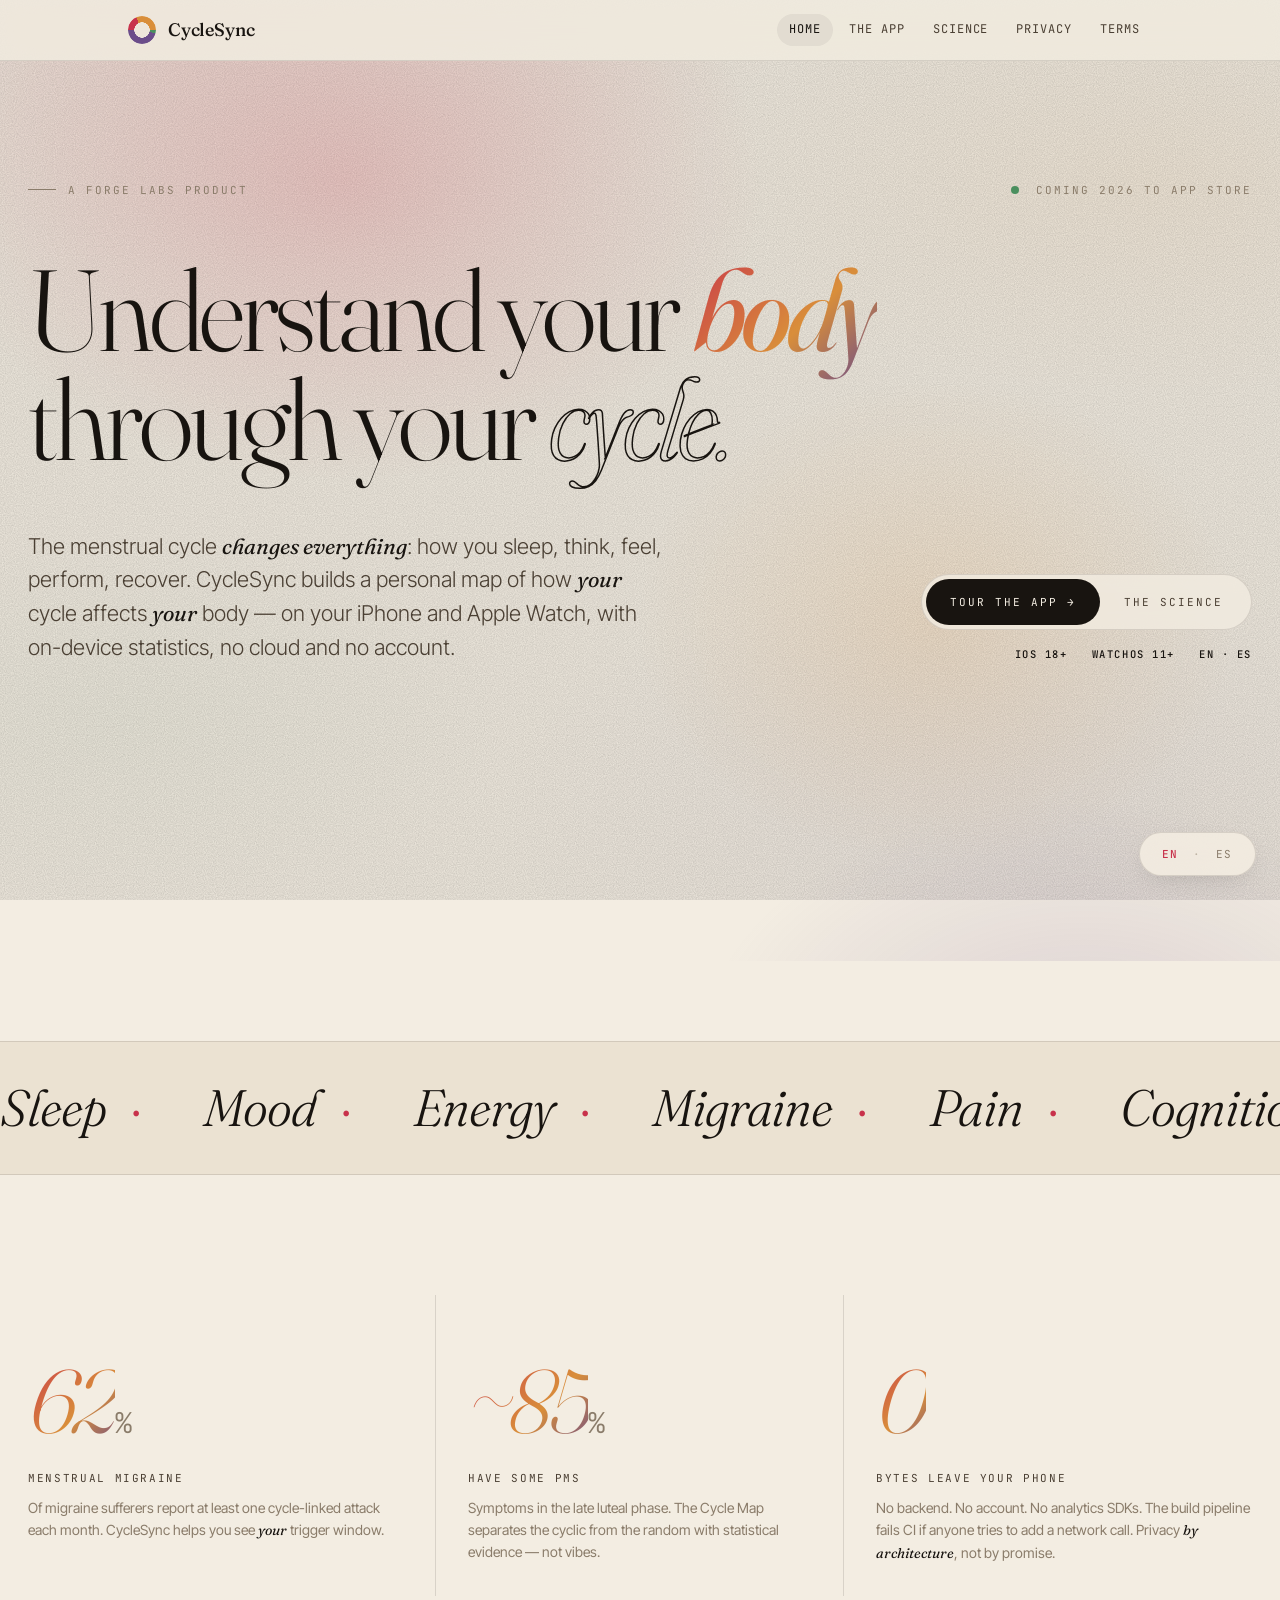
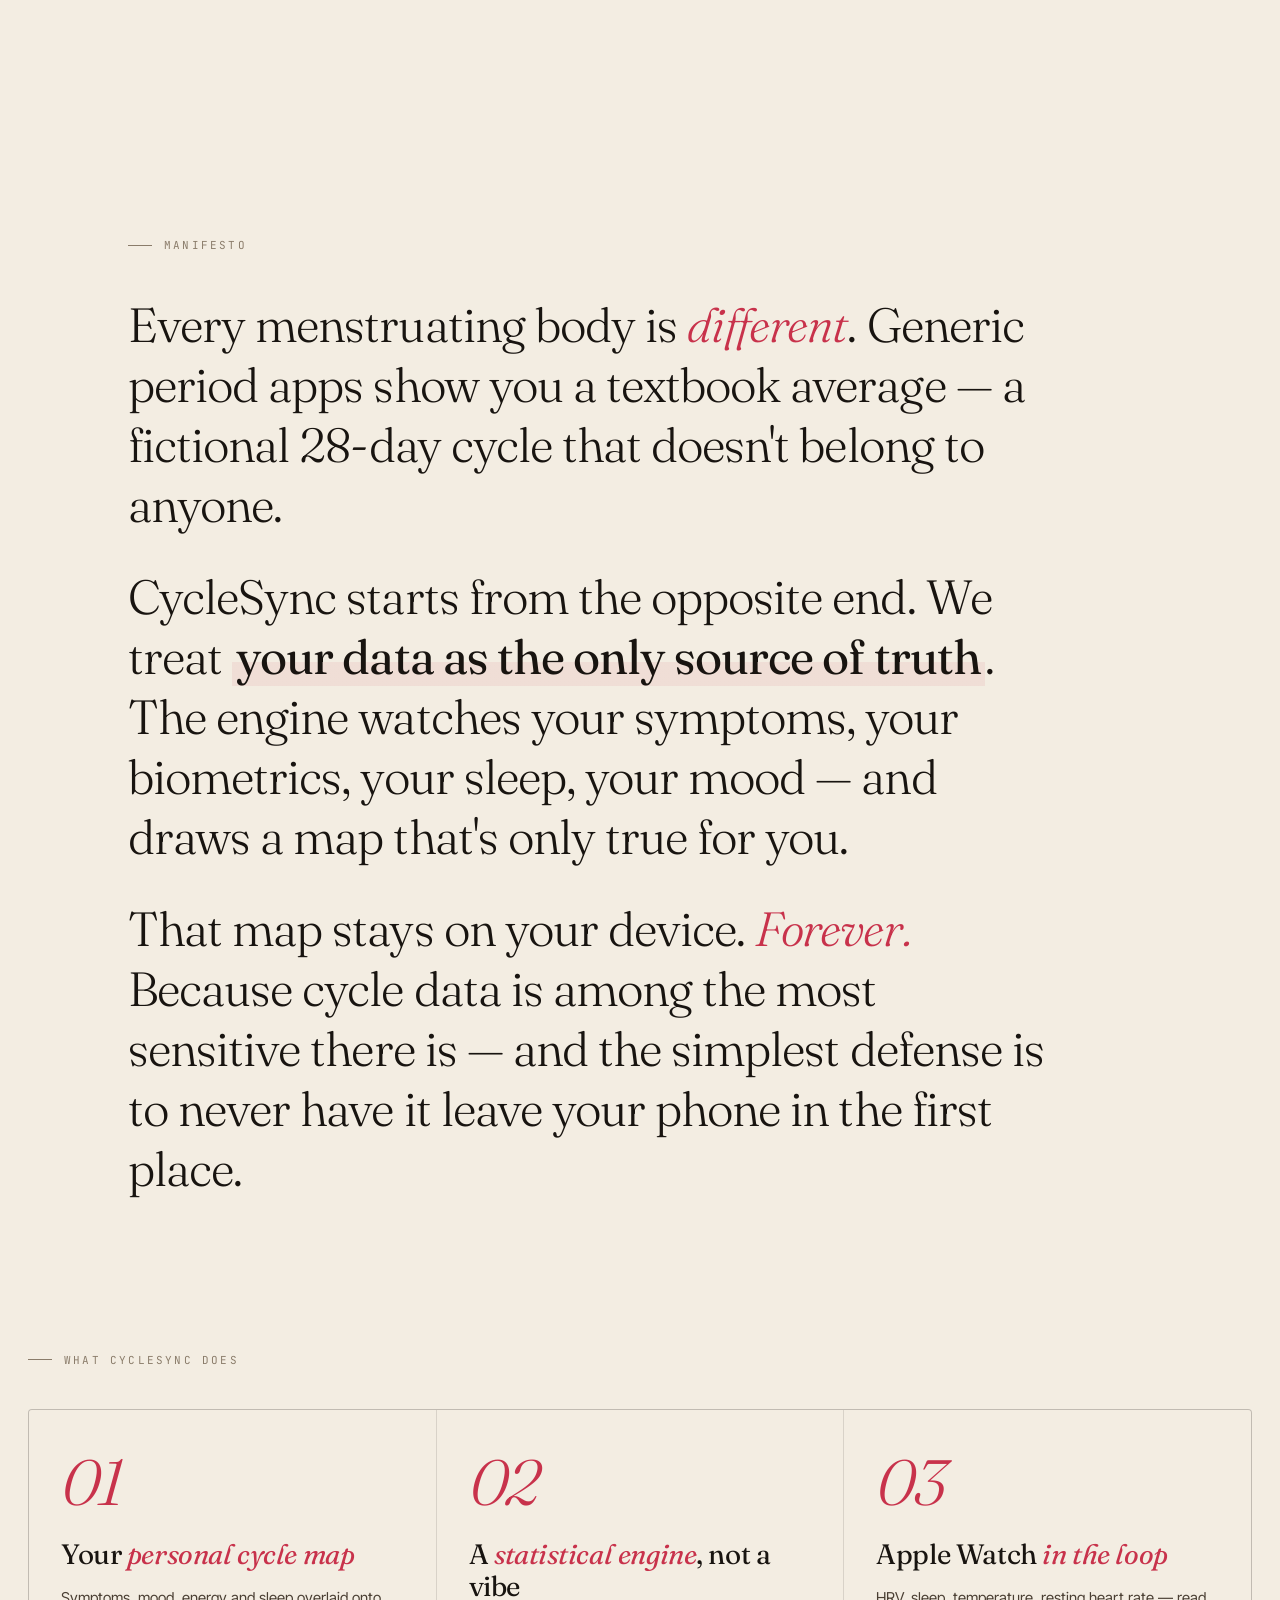
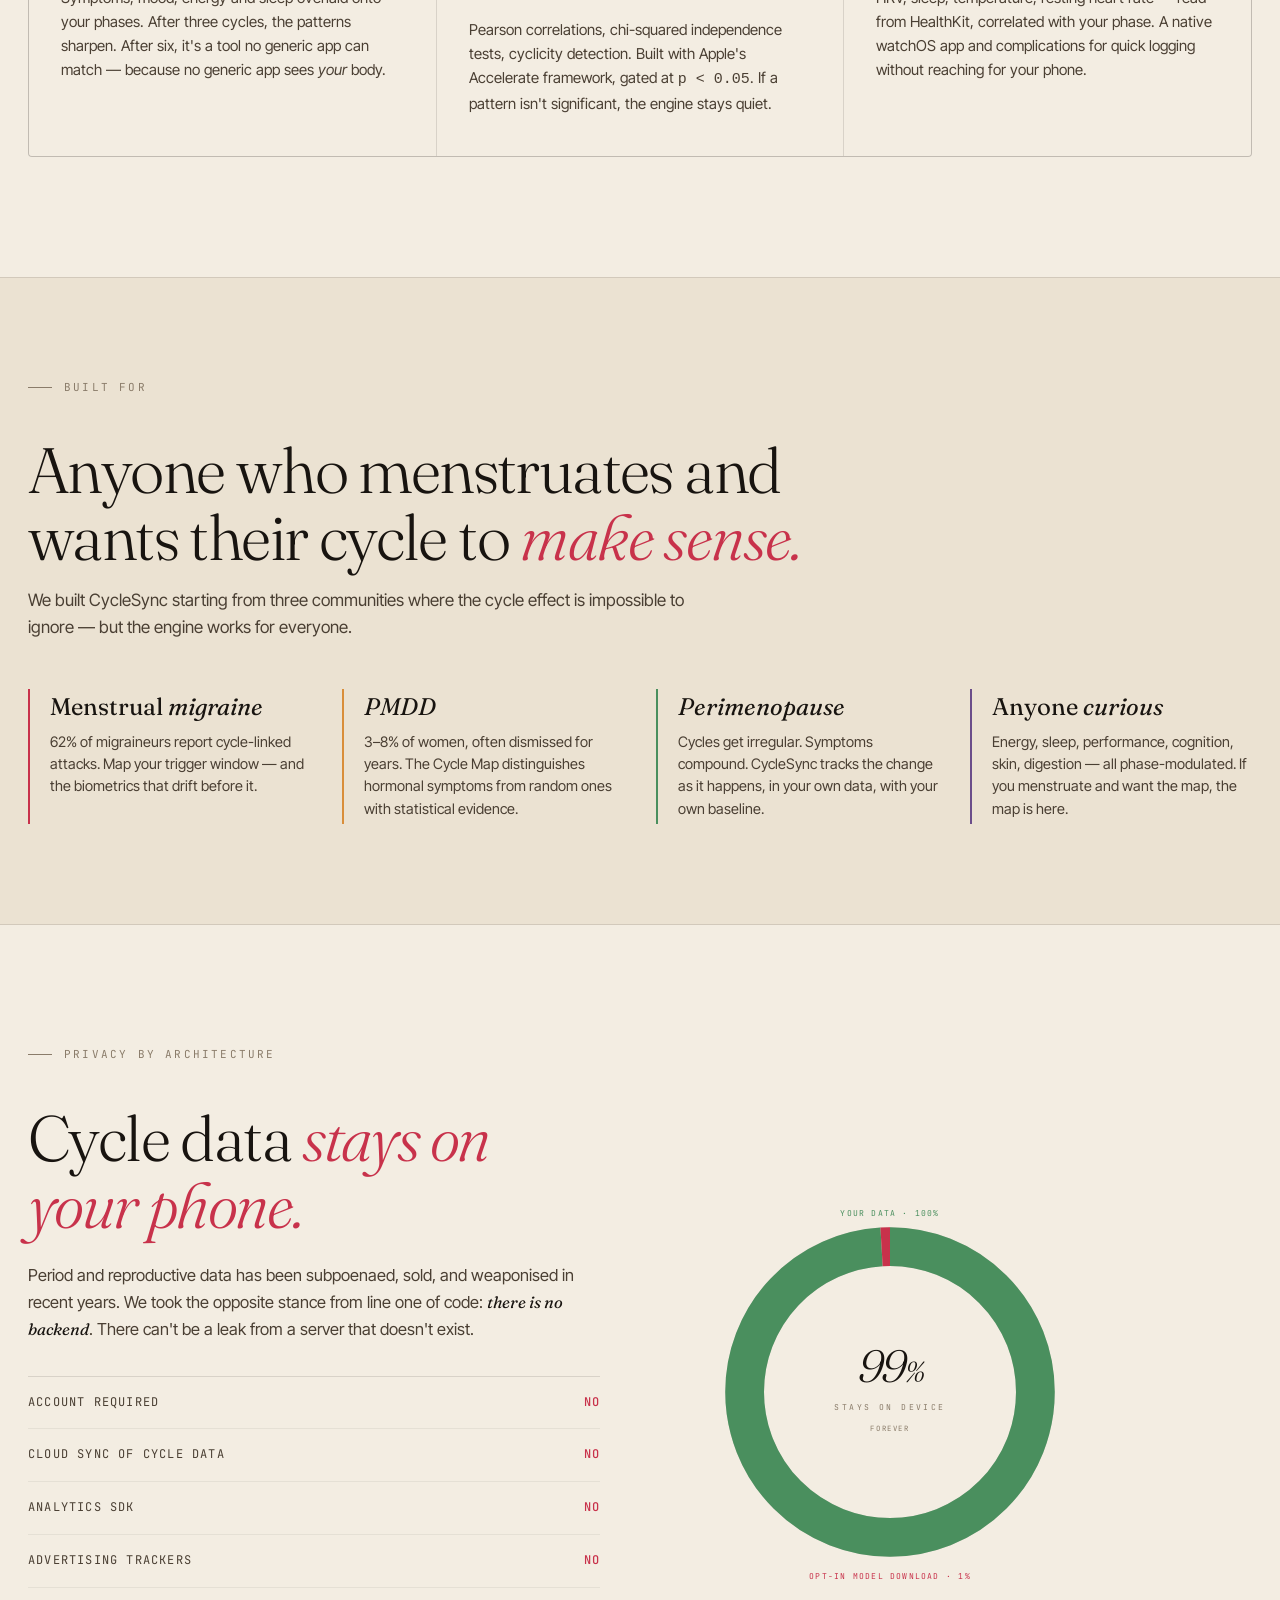
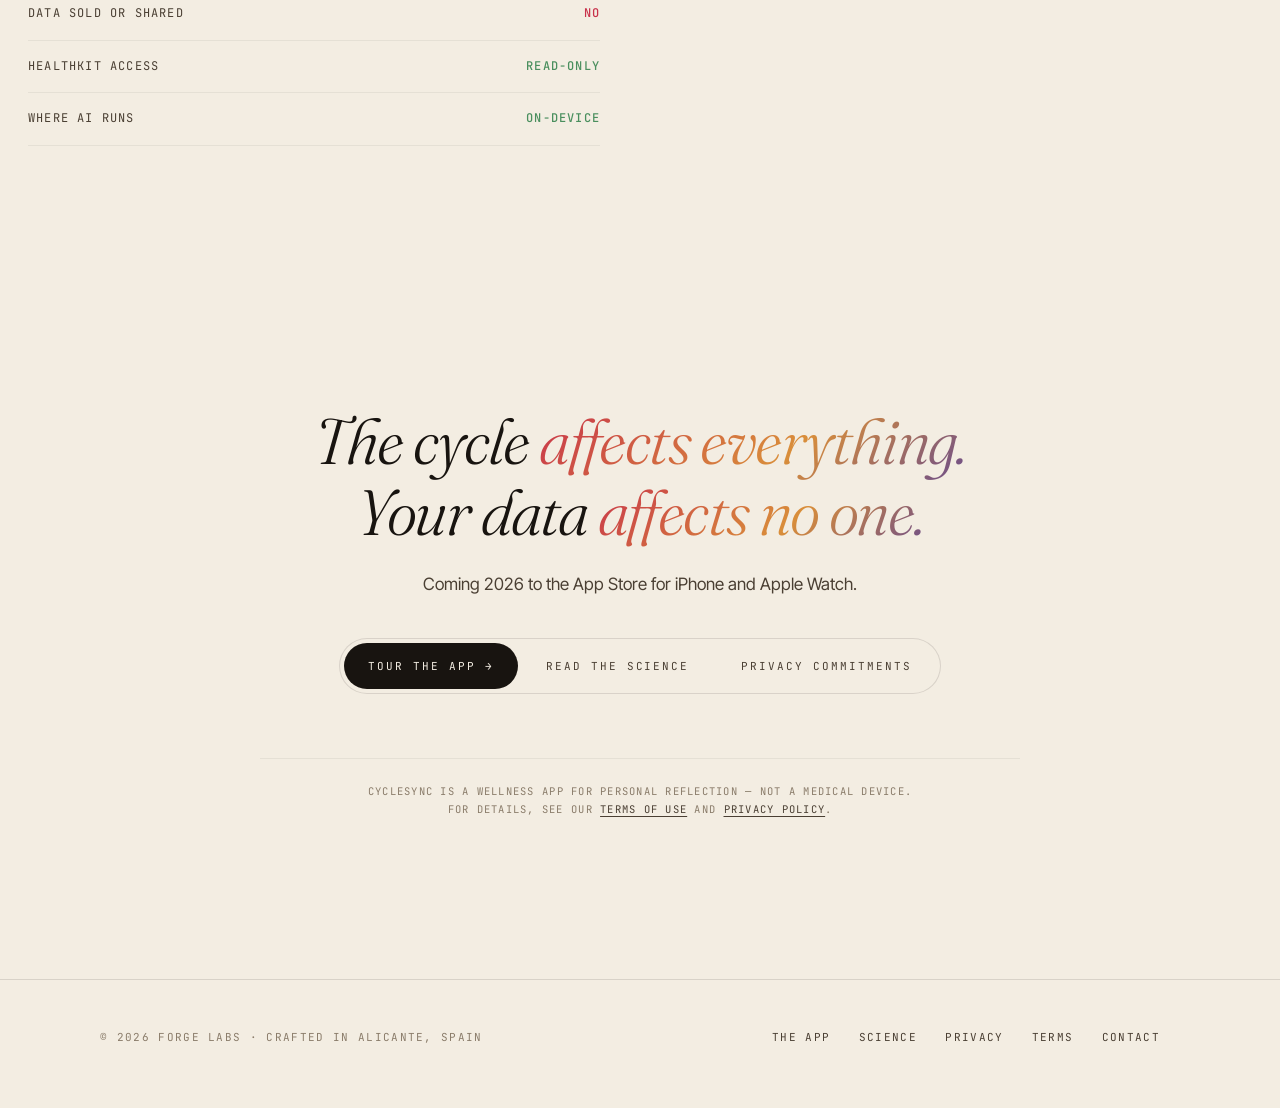
==== index.html @ edf41152 "Fix triple-stat overflow: minmax(0,1fr), nowrap numbers, padding" ====
<!doctype html>
<html lang="en">
<head>
<meta charset="utf-8">
<meta name="viewport" content="width=device-width, initial-scale=1">
<title data-en="CycleSync — Understand your body through your cycle"
       data-es="CycleSync — Entiende tu cuerpo a través de tu ciclo">CycleSync — Understand your body through your cycle</title>
<meta name="description"
      data-i18n-attr="content"
      data-content-en="A personal map of how your menstrual cycle affects your body. On-device statistics, Apple Watch integration, no cloud. By Forge Labs."
      data-content-es="Un mapa personal de cómo tu ciclo menstrual afecta a tu cuerpo. Estadística en el dispositivo, Apple Watch, sin nube. De Forge Labs."
      content="A personal map of how your menstrual cycle affects your body. On-device statistics, Apple Watch integration, no cloud. By Forge Labs.">
<link rel="icon" href="data:image/svg+xml,%3Csvg xmlns='http://www.w3.org/2000/svg' viewBox='0 0 100 100'%3E%3Ccircle cx='50' cy='50' r='42' fill='none' stroke='%23c8324b' stroke-width='14' stroke-dasharray='66 198'/%3E%3C/svg%3E">
<link rel="stylesheet" href="assets/style.css">
<style>
  /* ─── Cinematic hero ─── */
  .cinema {
    position: relative;
    min-height: min(100vh, 920px);
    padding: 120px 28px 80px;
    max-width: 1280px;
    margin: 0 auto;
    display: grid;
    grid-template-rows: 1fr auto;
    overflow: hidden;
  }

  /* huge gradient mesh that follows the cursor */
  .cinema::before {
    content: '';
    position: absolute;
    inset: -100px;
    pointer-events: none;
    background:
      radial-gradient(ellipse 700px 500px at var(--mx, 30%) var(--my, 20%), rgba(200, 50, 75, 0.18), transparent 60%),
      radial-gradient(ellipse 500px 400px at calc(100% - var(--mx, 30%)) 60%, rgba(217, 142, 58, 0.14), transparent 60%),
      radial-gradient(ellipse 600px 400px at 80% 100%, rgba(107, 77, 138, 0.18), transparent 65%);
    z-index: 0;
    transition: background-position 0.4s;
  }
  .cinema > * { position: relative; z-index: 1; }

  .eyebrow-wrap {
    display: flex;
    align-items: center;
    justify-content: space-between;
    gap: 24px;
    flex-wrap: wrap;
    margin-bottom: 56px;
    font-family: var(--font-mono);
    font-size: 11px;
    letter-spacing: 0.18em;
    text-transform: uppercase;
    color: var(--ink-faint);
  }
  .eyebrow-wrap .left { display: flex; align-items: center; gap: 12px; }
  .eyebrow-wrap .left::before {
    content: ''; width: 28px; height: 1px; background: var(--ink-faint);
  }
  .eyebrow-wrap .right .pulse {
    display: inline-block; width: 8px; height: 8px;
    border-radius: 50%; background: var(--ovulation);
    margin-right: 8px; animation: pulse 2.4s ease-in-out infinite;
  }
  @keyframes pulse {
    0%, 100% { box-shadow: 0 0 0 0 color-mix(in srgb, var(--ovulation) 60%, transparent); }
    50% { box-shadow: 0 0 0 10px color-mix(in srgb, var(--ovulation) 0%, transparent); }
  }

  /* The headline: mixed serif + italic, variable optical size. */
  .headline {
    font-family: var(--font-display);
    font-weight: 300;
    font-variation-settings: 'opsz' 144;
    font-size: clamp(44px, 9vw, 168px);
    line-height: 0.95;
    letter-spacing: -0.035em;
    color: var(--ink);
    margin: 0;
    max-width: 18ch;
    word-wrap: break-word;
    overflow-wrap: break-word;
    hyphens: auto;
  }
  @media (max-width: 600px) {
    .headline { font-size: clamp(40px, 11vw, 60px); line-height: 1.0; max-width: 100%; }
  }
  .headline .word {
    display: inline-block;
    opacity: 0;
    transform: translateY(0.5em);
    animation: rise-word 0.9s cubic-bezier(.2,.8,.2,1) forwards;
  }
  .headline em {
    font-style: italic;
    font-weight: 400;
    background: linear-gradient(135deg, var(--menstrual), var(--follicular) 60%, var(--luteal));
    background-clip: text;
    -webkit-background-clip: text;
    color: transparent;
  }
  .headline .stroke {
    -webkit-text-stroke: 1.5px var(--ink);
    color: transparent;
    font-style: italic;
    font-weight: 300;
  }
  @media (prefers-color-scheme: dark) {
    .headline .stroke { -webkit-text-stroke-color: var(--ink); }
  }

  @keyframes rise-word {
    to { opacity: 1; transform: translateY(0); }
  }

  .sub-row {
    display: grid;
    grid-template-columns: 1.4fr 1fr;
    gap: 64px;
    margin-top: 56px;
    align-items: end;
  }
  @media (max-width: 860px) {
    .sub-row { grid-template-columns: 1fr; gap: 32px; }
  }
  .sub-lede {
    font-size: clamp(18px, 1.7vw, 22px);
    line-height: 1.5;
    color: var(--ink-soft);
    font-weight: 300;
    max-width: 640px;
  }
  .sub-lede em {
    font-family: var(--font-display);
    font-style: italic;
    color: var(--ink);
    font-weight: 400;
  }

  .hero-cta-stack {
    display: flex;
    flex-direction: column;
    gap: 16px;
    align-items: flex-end;
  }
  @media (max-width: 860px) { .hero-cta-stack { align-items: flex-start; } }
  .hero-cta-row {
    display: inline-flex;
    border: 1px solid var(--rule);
    border-radius: 999px;
    padding: 4px;
    background: color-mix(in srgb, var(--paper) 80%, transparent);
    backdrop-filter: blur(8px);
  }
  .hero-cta-row a {
    padding: 14px 24px;
    text-decoration: none;
    font-family: var(--font-mono);
    font-size: 11px;
    text-transform: uppercase;
    letter-spacing: 0.18em;
    color: var(--ink-soft);
    border-radius: 999px;
    transition: background 0.25s, color 0.25s;
  }
  .hero-cta-row a.primary {
    background: var(--ink);
    color: var(--paper);
  }
  .hero-cta-row a:hover { background: var(--accent); color: var(--paper); }

  .hero-meta-min {
    display: flex;
    gap: 24px;
    font-family: var(--font-mono);
    font-size: 10.5px;
    text-transform: uppercase;
    letter-spacing: 0.15em;
    color: var(--ink-faint);
  }
  .hero-meta-min strong { color: var(--ink); font-weight: 500; }

  /* Marquee strip below hero — moving phase ribbon */
  .marquee-section {
    margin-top: 80px;
    border-top: 1px solid var(--rule);
    border-bottom: 1px solid var(--rule);
    overflow: hidden;
    padding: 24px 0;
    background: var(--paper-deep);
  }
  .marquee {
    display: flex;
    gap: 64px;
    white-space: nowrap;
    animation: scroll 50s linear infinite;
    font-family: var(--font-display);
    font-style: italic;
    font-weight: 300;
    font-size: clamp(28px, 4vw, 56px);
    letter-spacing: -0.02em;
    color: var(--ink);
  }
  .marquee span { display: inline-flex; align-items: center; gap: 24px; }
  .marquee span::after {
    content: '·';
    color: var(--accent);
    font-style: normal;
  }
  @keyframes scroll {
    from { transform: translateX(0); }
    to { transform: translateX(-50%); }
  }

  /* ─── Section: stat triplet ─── */
  .triple-stat {
    max-width: 1280px;
    margin: 0 auto;
    padding: 120px 28px;
    display: grid;
    grid-template-columns: repeat(3, minmax(0, 1fr));
    gap: 0;
  }
  @media (max-width: 860px) { .triple-stat { grid-template-columns: 1fr; padding: 60px 28px; } }
  .triple-stat .ts {
    padding: 32px 32px;
    border-right: 1px solid var(--rule);
    min-width: 0;
    overflow-wrap: break-word;
    word-wrap: break-word;
  }
  .triple-stat .ts:first-child { padding-left: 0; }
  .triple-stat .ts:last-child { border-right: 0; padding-right: 0; }
  @media (max-width: 860px) {
    .triple-stat .ts { border-right: 0; border-bottom: 1px solid var(--rule); padding: 24px 0; }
    .triple-stat .ts:last-child { border-bottom: 0; }
  }
  .triple-stat .ts-num {
    font-family: var(--font-display);
    font-style: italic;
    font-weight: 300;
    font-size: clamp(56px, 7vw, 104px);
    line-height: 1.25;
    letter-spacing: -0.04em;
    color: var(--ink);
    margin-bottom: 12px;
    padding-top: 0.2em;
    overflow: visible;
    word-break: normal;
    white-space: nowrap;
  }
  .triple-stat .ts-num em {
    background: linear-gradient(135deg, var(--menstrual), var(--follicular) 60%, var(--luteal));
    background-clip: text;
    -webkit-background-clip: text;
    color: transparent;
    font-style: italic;
  }
  .triple-stat .ts-label {
    font-family: var(--font-mono);
    font-size: 11px;
    text-transform: uppercase;
    letter-spacing: 0.15em;
    color: var(--ink-soft);
    margin-bottom: 10px;
  }
  .triple-stat .ts-desc {
    color: var(--ink-faint);
    font-size: 14px;
    line-height: 1.55;
  }

  /* ─── Manifesto block ─── */
  .manifesto {
    max-width: 1080px;
    margin: 0 auto;
    padding: 120px 28px;
  }
  .manifesto-eyebrow {
    font-family: var(--font-mono);
    font-size: 11px;
    text-transform: uppercase;
    letter-spacing: 0.2em;
    color: var(--ink-faint);
    margin-bottom: 40px;
    display: flex;
    align-items: center;
    gap: 12px;
  }
  .manifesto-eyebrow::before {
    content: ''; width: 24px; height: 1px; background: var(--ink-faint);
  }
  .manifesto-text {
    font-family: var(--font-display);
    font-weight: 300;
    font-size: clamp(28px, 4vw, 48px);
    line-height: 1.25;
    letter-spacing: -0.02em;
    color: var(--ink);
    max-width: 920px;
  }
  .manifesto-text p { margin-bottom: 32px; }
  .manifesto-text em {
    font-style: italic;
    color: var(--accent);
  }
  .manifesto-text strong {
    font-weight: 400;
    color: var(--ink);
    background: linear-gradient(180deg, transparent 60%, var(--highlight) 60%);
    padding: 0 4px;
  }

  /* ─── Capabilities ─── */
  .three-up-section {
    max-width: 1280px;
    margin: 0 auto;
    padding: 0 28px 120px;
  }
  .three-up {
    display: grid;
    grid-template-columns: repeat(3, 1fr);
    gap: 1px;
    background: var(--rule);
    border: 1px solid var(--rule);
    border-radius: 4px;
    overflow: hidden;
  }
  @media (max-width: 860px) { .three-up { grid-template-columns: 1fr; } }
  .cap {
    background: var(--paper);
    padding: 40px 32px;
    display: flex;
    flex-direction: column;
    gap: 16px;
    position: relative;
    transition: background 0.3s;
  }
  .cap:hover { background: var(--paper-deep); }
  .cap-num {
    font-family: var(--font-display);
    font-style: italic;
    font-weight: 300;
    font-size: 64px;
    line-height: 1;
    color: var(--accent);
    margin-bottom: 8px;
    letter-spacing: -0.04em;
  }
  .cap h3 {
    font-family: var(--font-display);
    font-weight: 400;
    font-size: 28px;
    line-height: 1.15;
    letter-spacing: -0.015em;
    color: var(--ink);
  }
  .cap h3 em { font-style: italic; color: var(--accent); }
  .cap p { color: var(--ink-soft); font-size: 15px; line-height: 1.6; }

  /* ─── Audience strip ─── */
  .audience-section {
    background: var(--paper-deep);
    border-top: 1px solid var(--rule);
    border-bottom: 1px solid var(--rule);
    padding: 100px 28px;
  }
  .audience-inner { max-width: 1280px; margin: 0 auto; }
  .audience-h {
    font-family: var(--font-display);
    font-weight: 300;
    font-size: clamp(36px, 5vw, 64px);
    line-height: 1.05;
    letter-spacing: -0.025em;
    color: var(--ink);
    max-width: 880px;
    margin-bottom: 16px;
  }
  .audience-h em { font-style: italic; color: var(--accent); }
  .audience-sub { color: var(--ink-soft); font-size: 17px; line-height: 1.6; max-width: 660px; margin-bottom: 48px; }
  .audience-list {
    display: grid;
    grid-template-columns: repeat(4, 1fr);
    gap: 32px;
  }
  @media (max-width: 860px) { .audience-list { grid-template-columns: repeat(2, 1fr); } }
  @media (max-width: 480px) { .audience-list { grid-template-columns: 1fr; } }
  .aud-card { border-left: 2px solid var(--rule); padding: 4px 0 4px 20px; }
  .aud-card:nth-child(1) { border-color: var(--menstrual); }
  .aud-card:nth-child(2) { border-color: var(--follicular); }
  .aud-card:nth-child(3) { border-color: var(--ovulation); }
  .aud-card:nth-child(4) { border-color: var(--luteal); }
  .aud-card .name {
    font-family: var(--font-display);
    font-weight: 400;
    font-size: 24px;
    line-height: 1.15;
    color: var(--ink);
    margin-bottom: 10px;
  }
  .aud-card .name em { font-style: italic; }
  .aud-card .desc { color: var(--ink-soft); font-size: 14.5px; line-height: 1.55; }

  /* ─── Privacy split ─── */
  .privacy-pitch {
    max-width: 1280px;
    margin: 0 auto;
    padding: 120px 28px;
    display: grid;
    grid-template-columns: 1fr 1fr;
    gap: 80px;
    align-items: center;
  }
  @media (max-width: 860px) { .privacy-pitch { grid-template-columns: 1fr; gap: 48px; } }
  .privacy-pitch h2 {
    font-family: var(--font-display);
    font-weight: 300;
    font-size: clamp(36px, 5vw, 64px);
    line-height: 1.05;
    letter-spacing: -0.025em;
    color: var(--ink);
    margin-bottom: 24px;
  }
  .privacy-pitch h2 em { font-style: italic; color: var(--accent); }
  .privacy-pitch p {
    color: var(--ink-soft);
    font-size: 16.5px;
    line-height: 1.65;
    margin-bottom: 16px;
  }
  .privacy-pitch ul {
    list-style: none;
    margin-top: 32px;
    padding: 0;
    border-top: 1px solid var(--rule);
  }
  .privacy-pitch li {
    display: flex;
    justify-content: space-between;
    align-items: center;
    gap: 16px;
    padding: 16px 0;
    border-bottom: 1px solid var(--rule-soft);
    font-family: var(--font-mono);
    font-size: 12px;
    text-transform: uppercase;
    letter-spacing: 0.1em;
    color: var(--ink-soft);
  }
  .privacy-pitch li .verdict { color: var(--ovulation); font-weight: 500; }
  .privacy-pitch li .verdict.no { color: var(--menstrual); }
  .privacy-pitch .donut { width: 100%; max-width: 420px; margin: 0 auto; }

  /* ─── CTA ─── */
  .cta-section {
    text-align: center;
    padding: 140px 28px 80px;
    max-width: 880px;
    margin: 0 auto;
    position: relative;
  }
  .cta-section h2 {
    font-family: var(--font-display);
    font-weight: 300;
    font-style: italic;
    font-size: clamp(36px, 5.2vw, 64px);
    line-height: 1.1;
    letter-spacing: -0.025em;
    color: var(--ink);
    margin-bottom: 24px;
  }
  .cta-section h2 em {
    background: linear-gradient(135deg, var(--menstrual), var(--follicular) 60%, var(--luteal));
    background-clip: text;
    -webkit-background-clip: text;
    color: transparent;
    font-style: italic;
  }
  .cta-section .sub { color: var(--ink-soft); font-size: 17px; line-height: 1.6; margin-bottom: 40px; }

  .cta-row {
    display: inline-flex; gap: 4px;
    border: 1px solid var(--rule); border-radius: 999px;
    padding: 4px; background: var(--paper);
  }
  .cta-row a {
    padding: 14px 24px; text-decoration: none;
    font-family: var(--font-mono); font-size: 11px;
    text-transform: uppercase; letter-spacing: 0.18em;
    color: var(--ink-soft); border-radius: 999px;
    transition: background 0.25s, color 0.25s;
  }
  .cta-row a.primary { background: var(--ink); color: var(--paper); }
  .cta-row a:hover { background: var(--accent); color: var(--paper); }

  .legal-note {
    max-width: 760px; margin: 64px auto 0; padding: 24px 28px 0;
    border-top: 1px solid var(--rule-soft); text-align: center;
    font-family: var(--font-mono); font-size: 10.5px;
    text-transform: uppercase; letter-spacing: 0.12em;
    color: var(--ink-faint); line-height: 1.7;
  }
  .legal-note a { color: var(--ink-soft); text-decoration: underline; text-underline-offset: 3px; }

  /* ─── Reveal on scroll ─── */
  .reveal { opacity: 0; transform: translateY(24px); transition: opacity 0.9s, transform 0.9s; }
  .reveal.in { opacity: 1; transform: translateY(0); }

  @media (prefers-reduced-motion: reduce) {
    .headline .word, .reveal, .marquee { animation: none !important; transition: none !important; opacity: 1 !important; transform: none !important; }
  }
</style>
</head>
<body>

<header class="topbar">
  <div class="topbar-inner">
    <a href="./" class="brand">
      <span class="brand-mark"></span>
      <span class="brand-name">CycleSync</span>
    </a>
    <button class="topnav-toggle" type="button" aria-label="Menu"><span data-en="Menu" data-es="Menú">Menu</span></button>
    <nav class="topnav">
      <a href="./" class="active" data-en="Home" data-es="Inicio">Home</a>
      <a href="app/" data-en="The App" data-es="La App">The App</a>
      <a href="science/" data-en="Science" data-es="Ciencia">Science</a>
      <a href="privacy/" data-en="Privacy" data-es="Privacidad">Privacy</a>
      <a href="terms/" data-en="Terms" data-es="Términos">Terms</a>
    </nav>
  </div>
</header>

<main>

  <!-- ═══ CINEMATIC HERO ═══ -->
  <section class="cinema" id="cinema">
    <div>
      <div class="eyebrow-wrap">
        <div class="left" data-en="A Forge Labs product" data-es="Un producto de Forge Labs">A Forge Labs product</div>
        <div class="right">
          <span class="pulse"></span>
          <span data-en="Coming 2026 to App Store" data-es="Disponible en 2026 en la App Store">Coming 2026 to App Store</span>
        </div>
      </div>

      <h1 class="headline" id="headline"
          data-en="Understand your <em>body</em> through your <span class='stroke'>cycle.</span>"
          data-es="Entiende tu <em>cuerpo</em> a través de tu <span class='stroke'>ciclo.</span>">
        Understand your <em>body</em> through your <span class="stroke">cycle.</span>
      </h1>

      <div class="sub-row">
        <p class="sub-lede"
           data-en="The menstrual cycle <em>changes everything</em>: how you sleep, think, feel, perform, recover. CycleSync builds a personal map of how <em>your</em> cycle affects <em>your</em> body — on your iPhone and Apple Watch, with on-device statistics, no cloud and no account."
           data-es="El ciclo menstrual <em>lo cambia todo</em>: cómo duermes, piensas, sientes, rindes y te recuperas. CycleSync construye un mapa personal de cómo <em>tu</em> ciclo afecta a <em>tu</em> cuerpo — en tu iPhone y tu Apple Watch, con estadística en el dispositivo, sin nube y sin cuenta.">
          The menstrual cycle <em>changes everything</em>: how you sleep, think, feel, perform, recover. CycleSync builds a personal map of how <em>your</em> cycle affects <em>your</em> body — on your iPhone and Apple Watch, with on-device statistics, no cloud and no account.
        </p>
        <div class="hero-cta-stack">
          <div class="hero-cta-row">
            <a href="app/" class="primary" data-en="Tour the app →" data-es="Ver la app →">Tour the app →</a>
            <a href="science/" data-en="The science" data-es="La ciencia">The science</a>
          </div>
          <div class="hero-meta-min">
            <span><strong>iOS 18+</strong></span>
            <span><strong>watchOS 11+</strong></span>
            <span><strong>EN · ES</strong></span>
          </div>
        </div>
      </div>
    </div>
  </section>

  <!-- ═══ MARQUEE ═══ -->
  <section class="marquee-section" aria-hidden="true">
    <div class="marquee" id="marqueeEN">
      <span><em>Sleep</em></span><span><em>Mood</em></span><span><em>Energy</em></span><span><em>Migraine</em></span><span><em>Pain</em></span><span><em>Cognition</em></span><span><em>HRV</em></span><span><em>Temperature</em></span><span><em>Skin</em></span><span><em>Digestion</em></span><span><em>Performance</em></span><span><em>Recovery</em></span>
      <span><em>Sleep</em></span><span><em>Mood</em></span><span><em>Energy</em></span><span><em>Migraine</em></span><span><em>Pain</em></span><span><em>Cognition</em></span><span><em>HRV</em></span><span><em>Temperature</em></span><span><em>Skin</em></span><span><em>Digestion</em></span><span><em>Performance</em></span><span><em>Recovery</em></span>
    </div>
    <div class="marquee" id="marqueeES" style="display:none;">
      <span><em>Sueño</em></span><span><em>Ánimo</em></span><span><em>Energía</em></span><span><em>Migraña</em></span><span><em>Dolor</em></span><span><em>Cognición</em></span><span><em>HRV</em></span><span><em>Temperatura</em></span><span><em>Piel</em></span><span><em>Digestión</em></span><span><em>Rendimiento</em></span><span><em>Recuperación</em></span>
      <span><em>Sueño</em></span><span><em>Ánimo</em></span><span><em>Energía</em></span><span><em>Migraña</em></span><span><em>Dolor</em></span><span><em>Cognición</em></span><span><em>HRV</em></span><span><em>Temperatura</em></span><span><em>Piel</em></span><span><em>Digestión</em></span><span><em>Rendimiento</em></span><span><em>Recuperación</em></span>
    </div>
  </section>

  <!-- ═══ TRIPLE STAT ═══ -->
  <section class="triple-stat">
    <div class="ts reveal">
      <div class="ts-num"><em>62</em><span style="font-family:var(--font-mono);font-size:0.32em;font-style:normal;letter-spacing:0.05em;color:var(--ink-faint);">%</span></div>
      <div class="ts-label" data-en="Menstrual migraine" data-es="Migraña menstrual">Menstrual migraine</div>
      <div class="ts-desc"
           data-en="Of migraine sufferers report at least one cycle-linked attack each month. CycleSync helps you see <em style='font-family:var(--font-display);color:var(--ink);'>your</em> trigger window."
           data-es="De las personas con migraña reporta al menos un ataque ligado al ciclo cada mes. CycleSync te ayuda a ver <em style='font-family:var(--font-display);color:var(--ink);'>tu</em> ventana de riesgo.">
        Of migraine sufferers report at least one cycle-linked attack each month. CycleSync helps you see <em style="font-family:var(--font-display);color:var(--ink);">your</em> trigger window.
      </div>
    </div>
    <div class="ts reveal" style="transition-delay: 0.15s;">
      <div class="ts-num"><em>~85</em><span style="font-family:var(--font-mono);font-size:0.32em;font-style:normal;letter-spacing:0.05em;color:var(--ink-faint);">%</span></div>
      <div class="ts-label" data-en="Have some PMS" data-es="Síndrome premenstrual">Have some PMS</div>
      <div class="ts-desc"
           data-en="Symptoms in the late luteal phase. The Cycle Map separates the cyclic from the random with statistical evidence — not vibes."
           data-es="Síntomas en la fase lútea tardía. El Mapa del Ciclo separa lo cíclico de lo aleatorio con evidencia estadística — no a ojo.">
        Symptoms in the late luteal phase. The Cycle Map separates the cyclic from the random with statistical evidence — not vibes.
      </div>
    </div>
    <div class="ts reveal" style="transition-delay: 0.3s;">
      <div class="ts-num"><em>0</em></div>
      <div class="ts-label" data-en="Bytes leave your phone" data-es="Bytes salen del móvil">Bytes leave your phone</div>
      <div class="ts-desc"
           data-en="No backend. No account. No analytics SDKs. The build pipeline fails CI if anyone tries to add a network call. Privacy <em style='font-family:var(--font-display);color:var(--ink);'>by architecture</em>, not by promise."
           data-es="Sin backend. Sin cuenta. Sin SDKs de analítica. La pipeline rompe CI si alguien intenta meter una llamada de red. Privacidad <em style='font-family:var(--font-display);color:var(--ink);'>por arquitectura</em>, no por promesa.">
        No backend. No account. No analytics SDKs. The build pipeline fails CI if anyone tries to add a network call. Privacy <em style="font-family:var(--font-display);color:var(--ink);">by architecture</em>, not by promise.
      </div>
    </div>
  </section>

  <!-- ═══ MANIFESTO ═══ -->
  <section class="manifesto">
    <div class="manifesto-eyebrow" data-en="Manifesto" data-es="Manifiesto">Manifesto</div>
    <div class="manifesto-text reveal">
      <p data-en="Every menstruating body is <em>different</em>. Generic period apps show you a textbook average — a fictional 28-day cycle that doesn't belong to anyone."
         data-es="Cada cuerpo que menstrúa es <em>distinto</em>. Las apps de regla genéricas te enseñan un promedio de manual — un ciclo ficticio de 28 días que no es de nadie.">
        Every menstruating body is <em>different</em>. Generic period apps show you a textbook average — a fictional 28-day cycle that doesn't belong to anyone.
      </p>
      <p data-en="CycleSync starts from the opposite end. We treat <strong>your data as the only source of truth</strong>. The engine watches your symptoms, your biometrics, your sleep, your mood — and draws a map that's only true for you."
         data-es="CycleSync parte del extremo contrario. Tratamos <strong>tus datos como la única fuente de verdad</strong>. El motor observa tus síntomas, tu biometría, tu sueño, tu ánimo — y dibuja un mapa que solo es cierto para ti.">
        CycleSync starts from the opposite end. We treat <strong>your data as the only source of truth</strong>. The engine watches your symptoms, your biometrics, your sleep, your mood — and draws a map that's only true for you.
      </p>
      <p data-en="That map stays on your device. <em>Forever.</em> Because cycle data is among the most sensitive there is — and the simplest defense is to never have it leave your phone in the first place."
         data-es="Ese mapa se queda en tu dispositivo. <em>Siempre.</em> Porque los datos de ciclo están entre los más sensibles que existen — y la defensa más simple es que nunca salgan de tu móvil para empezar.">
        That map stays on your device. <em>Forever.</em> Because cycle data is among the most sensitive there is — and the simplest defense is to never have it leave your phone in the first place.
      </p>
    </div>
  </section>

  <!-- ═══ CAPABILITIES ═══ -->
  <section class="three-up-section">
    <div class="manifesto-eyebrow" data-en="What CycleSync does" data-es="Qué hace CycleSync">What CycleSync does</div>
    <div class="three-up reveal">
      <div class="cap">
        <span class="cap-num">01</span>
        <h3 data-en="Your <em>personal cycle map</em>" data-es="Tu <em>mapa personal del ciclo</em>">Your <em>personal cycle map</em></h3>
        <p data-en="Symptoms, mood, energy and sleep overlaid onto your phases. After three cycles, the patterns sharpen. After six, it's a tool no generic app can match — because no generic app sees <em>your</em> body."
           data-es="Síntomas, ánimo, energía y sueño superpuestos a tus fases. Tras tres ciclos, los patrones se afilan. Tras seis, es una herramienta que ninguna app genérica puede igualar — porque ninguna app genérica ve <em>tu</em> cuerpo.">Symptoms, mood, energy and sleep overlaid onto your phases. After three cycles, the patterns sharpen. After six, it's a tool no generic app can match — because no generic app sees <em>your</em> body.</p>
      </div>
      <div class="cap">
        <span class="cap-num">02</span>
        <h3 data-en="A <em>statistical engine</em>, not a vibe" data-es="Un <em>motor estadístico</em>, no una intuición">A <em>statistical engine</em>, not a vibe</h3>
        <p data-en="Pearson correlations, chi-squared independence tests, cyclicity detection. Built with Apple's Accelerate framework, gated at <code>p &lt; 0.05</code>. If a pattern isn't significant, the engine stays quiet."
           data-es="Correlaciones de Pearson, pruebas chi-cuadrado de independencia, detección de ciclicidad. Construido con Accelerate de Apple, filtrado a <code>p &lt; 0,05</code>. Si un patrón no es significativo, el motor calla.">Pearson correlations, chi-squared independence tests, cyclicity detection. Built with Apple's Accelerate framework, gated at <code>p &lt; 0.05</code>. If a pattern isn't significant, the engine stays quiet.</p>
      </div>
      <div class="cap">
        <span class="cap-num">03</span>
        <h3 data-en="Apple Watch <em>in the loop</em>" data-es="Apple Watch <em>en el bucle</em>">Apple Watch <em>in the loop</em></h3>
        <p data-en="HRV, sleep, temperature, resting heart rate — read from HealthKit, correlated with your phase. A native watchOS app and complications for quick logging without reaching for your phone."
           data-es="HRV, sueño, temperatura, frecuencia cardíaca en reposo — leídas de HealthKit y correlacionadas con tu fase. Una app nativa de watchOS con complicaciones para registrar al vuelo sin sacar el móvil.">HRV, sleep, temperature, resting heart rate — read from HealthKit, correlated with your phase. A native watchOS app and complications for quick logging without reaching for your phone.</p>
      </div>
    </div>
  </section>

  <!-- ═══ AUDIENCE ═══ -->
  <section class="audience-section">
    <div class="audience-inner">
      <div class="manifesto-eyebrow" data-en="Built for" data-es="Pensada para">Built for</div>
      <h2 class="audience-h reveal"
          data-en="Anyone who menstruates and wants their cycle to <em>make sense.</em>"
          data-es="Cualquier mujer que menstrúe y quiera que su ciclo <em>tenga sentido.</em>">
        Anyone who menstruates and wants their cycle to <em>make sense.</em>
      </h2>
      <p class="audience-sub"
         data-en="We built CycleSync starting from three communities where the cycle effect is impossible to ignore — but the engine works for everyone."
         data-es="Empezamos CycleSync desde tres comunidades donde el efecto del ciclo es imposible de ignorar — pero el motor funciona para cualquiera.">We built CycleSync starting from three communities where the cycle effect is impossible to ignore — but the engine works for everyone.</p>
      <div class="audience-list">
        <div class="aud-card reveal">
          <div class="name" data-en="Menstrual <em>migraine</em>" data-es="Migraña <em>menstrual</em>">Menstrual <em>migraine</em></div>
          <div class="desc"
               data-en="62% of migraineurs report cycle-linked attacks. Map your trigger window — and the biometrics that drift before it."
               data-es="El 62% de quienes sufren migraña reporta ataques ligados al ciclo. Mapea tu ventana de riesgo — y las señales biométricas que se desvían antes.">62% of migraineurs report cycle-linked attacks. Map your trigger window — and the biometrics that drift before it.</div>
        </div>
        <div class="aud-card reveal" style="transition-delay: 0.1s;">
          <div class="name" data-en="<em>PMDD</em>" data-es="<em>TDPM</em>">PMDD</div>
          <div class="desc"
               data-en="3–8% of women, often dismissed for years. The Cycle Map distinguishes hormonal symptoms from random ones with statistical evidence."
               data-es="Entre el 3% y el 8% de las mujeres, frecuentemente desatendido durante años. El Mapa del Ciclo distingue síntomas hormonales de los aleatorios con evidencia estadística.">3–8% of women, often dismissed for years. The Cycle Map distinguishes hormonal symptoms from random ones with statistical evidence.</div>
        </div>
        <div class="aud-card reveal" style="transition-delay: 0.2s;">
          <div class="name" data-en="<em>Perimenopause</em>" data-es="<em>Perimenopausia</em>">Perimenopause</div>
          <div class="desc"
               data-en="Cycles get irregular. Symptoms compound. CycleSync tracks the change as it happens, in your own data, with your own baseline."
               data-es="Los ciclos se vuelven irregulares. Los síntomas se acumulan. CycleSync registra el cambio según ocurre, con tus propios datos y tu propia línea base.">Cycles get irregular. Symptoms compound. CycleSync tracks the change as it happens, in your own data, with your own baseline.</div>
        </div>
        <div class="aud-card reveal" style="transition-delay: 0.3s;">
          <div class="name" data-en="Anyone <em>curious</em>" data-es="Curiosidad <em>propia</em>">Anyone <em>curious</em></div>
          <div class="desc"
               data-en="Energy, sleep, performance, cognition, skin, digestion — all phase-modulated. If you menstruate and want the map, the map is here."
               data-es="Energía, sueño, rendimiento, cognición, piel, digestión — todo se modula por fases. Si menstrúas y quieres el mapa, el mapa está aquí.">Energy, sleep, performance, cognition, skin, digestion — all phase-modulated. If you menstruate and want the map, the map is here.</div>
        </div>
      </div>
    </div>
  </section>

  <!-- ═══ PRIVACY PITCH ═══ -->
  <section class="privacy-pitch">
    <div>
      <div class="manifesto-eyebrow" data-en="Privacy by architecture" data-es="Privacidad por arquitectura">Privacy by architecture</div>
      <h2 data-en="Cycle data <em>stays on your phone.</em>"
          data-es="Tus datos de ciclo <em>se quedan en tu móvil.</em>">Cycle data <em>stays on your phone.</em></h2>
      <p data-en="Period and reproductive data has been subpoenaed, sold, and weaponised in recent years. We took the opposite stance from line one of code: <em style='font-family:var(--font-display); color:var(--ink); font-style:italic;'>there is no backend</em>. There can't be a leak from a server that doesn't exist."
         data-es="En los últimos años los datos de regla y salud reproductiva se han usado bajo orden judicial, vendido y convertido en arma. Tomamos la postura contraria desde la primera línea de código: <em style='font-family:var(--font-display); color:var(--ink); font-style:italic;'>no hay backend</em>. No puede haber filtración de un servidor que no existe.">Period and reproductive data has been subpoenaed, sold, and weaponised in recent years. We took the opposite stance from line one of code: <em style="font-family:var(--font-display); color:var(--ink); font-style:italic;">there is no backend</em>. There can't be a leak from a server that doesn't exist.</p>
      <ul>
        <li><span data-en="Account required" data-es="Cuenta obligatoria">Account required</span> <span class="verdict no" data-en="No" data-es="No">No</span></li>
        <li><span data-en="Cloud sync of cycle data" data-es="Sincronización en la nube">Cloud sync of cycle data</span> <span class="verdict no" data-en="No" data-es="No">No</span></li>
        <li><span data-en="Analytics SDK" data-es="SDK de analítica">Analytics SDK</span> <span class="verdict no" data-en="No" data-es="No">No</span></li>
        <li><span data-en="Advertising trackers" data-es="Rastreadores de publicidad">Advertising trackers</span> <span class="verdict no" data-en="No" data-es="No">No</span></li>
        <li><span data-en="Data sold or shared" data-es="Datos vendidos o cedidos">Data sold or shared</span> <span class="verdict no" data-en="No" data-es="No">No</span></li>
        <li><span data-en="HealthKit access" data-es="Acceso a HealthKit">HealthKit access</span> <span class="verdict" data-en="Read-only" data-es="Solo lectura">Read-only</span></li>
        <li><span data-en="Where AI runs" data-es="Dónde corre la IA">Where AI runs</span> <span class="verdict" data-en="On-device" data-es="En el dispositivo">On-device</span></li>
      </ul>
    </div>
    <div>
      <svg class="donut" viewBox="-260 -260 520 520" role="img"
           data-i18n-attr="aria-label"
           data-aria-label-en="On-device versus network"
           data-aria-label-es="En el dispositivo frente a red"
           aria-label="On-device versus network">
        <g transform="rotate(-90)">
          <circle r="180" fill="none" stroke="var(--rule)" stroke-width="48"/>
          <circle r="180" fill="none" stroke="var(--ovulation)" stroke-width="48" stroke-dasharray="1120 11"/>
          <circle r="180" fill="none" stroke="var(--menstrual)" stroke-width="48" stroke-dasharray="11 1120" stroke-dashoffset="-1120"/>
        </g>
        <text x="0" y="-12" text-anchor="middle" font-family="Fraunces" font-style="italic" font-weight="300" font-size="56" fill="var(--ink)" letter-spacing="-2">99<tspan font-size="36">%</tspan></text>
        <text x="0" y="22" text-anchor="middle" font-family="JetBrains Mono" font-size="10" fill="var(--ink-faint)" letter-spacing="3"
              data-en="STAYS ON DEVICE" data-es="EN EL DISPOSITIVO">STAYS ON DEVICE</text>
        <text x="0" y="48" text-anchor="middle" font-family="JetBrains Mono" font-size="9" fill="var(--ink-faint)" letter-spacing="2"
              data-en="FOREVER" data-es="SIEMPRE">FOREVER</text>
        <g font-family="JetBrains Mono" font-size="10" letter-spacing="1.5">
          <text x="0" y="-218" fill="var(--ovulation)" text-anchor="middle"
                data-en="YOUR DATA · 100%" data-es="TUS DATOS · 100%">YOUR DATA · 100%</text>
          <text x="0" y="232" fill="var(--menstrual)" text-anchor="middle"
                data-en="OPT-IN MODEL DOWNLOAD · 1%" data-es="DESCARGA OPCIONAL DEL MODELO · 1%">OPT-IN MODEL DOWNLOAD · 1%</text>
        </g>
      </svg>
    </div>
  </section>

  <!-- ═══ CTA ═══ -->
  <section class="cta-section">
    <h2 data-en="The cycle <em>affects everything.</em><br>Your data <em>affects no one.</em>"
        data-es="El ciclo <em>afecta a todo.</em><br>Tus datos <em>no afectan a nadie.</em>">
      The cycle <em>affects everything.</em><br>Your data <em>affects no one.</em>
    </h2>
    <p class="sub" data-en="Coming 2026 to the App Store for iPhone and Apple Watch."
                   data-es="Disponible en 2026 en la App Store para iPhone y Apple Watch.">Coming 2026 to the App Store for iPhone and Apple Watch.</p>
    <div class="cta-row">
      <a href="app/" class="primary" data-en="Tour the app →" data-es="Ver la app →">Tour the app →</a>
      <a href="science/" data-en="Read the science" data-es="Leer la ciencia">Read the science</a>
      <a href="privacy/" data-en="Privacy commitments" data-es="Compromisos de privacidad">Privacy commitments</a>
    </div>

    <div class="legal-note">
      <span data-en="CycleSync is a wellness app for personal reflection — not a medical device."
            data-es="CycleSync es una app de bienestar para reflexión personal — no es un producto sanitario.">CycleSync is a wellness app for personal reflection — not a medical device.</span><br>
      <span data-en="For details, see our" data-es="Para más detalle, consulta nuestros">For details, see our</span>
      <a href="terms/" data-en="Terms of Use" data-es="Términos de Uso">Terms of Use</a>
      <span data-en="and" data-es="y nuestra">and</span>
      <a href="privacy/" data-en="Privacy Policy" data-es="Política de Privacidad">Privacy Policy</a>.
    </div>
  </section>

</main>

<footer class="site-footer">
  <div class="footer-inner">
    <div data-en="© 2026 Forge Labs · Crafted in Alicante, Spain"
         data-es="© 2026 Forge Labs · Hecho en Alicante, España">© 2026 Forge Labs · Crafted in Alicante, Spain</div>
    <div>
      <a href="app/" data-en="The App" data-es="La App">The App</a>
      <a href="science/" data-en="Science" data-es="Ciencia">Science</a>
      <a href="privacy/" data-en="Privacy" data-es="Privacidad">Privacy</a>
      <a href="terms/" data-en="Terms" data-es="Términos">Terms</a>
      <a href="mailto:rrojo.va@gmail.com" data-en="Contact" data-es="Contacto">Contact</a>
    </div>
  </div>
</footer>

<script src="assets/i18n.js"></script>
<script>
  // ── 1. Animated headline: split into words with stagger
  (function () {
    function splitHeadline() {
      const h = document.getElementById('headline');
      if (!h) return;
      // Walk and wrap top-level text segments and inline elements as .word spans
      const wrap = document.createElement('div');
      wrap.innerHTML = h.innerHTML;
      const out = [];
      wrap.childNodes.forEach((n) => {
        if (n.nodeType === 3) {
          n.textContent.split(/\s+/).filter(Boolean).forEach((w) => out.push({ html: w, isEl: false }));
        } else {
          out.push({ html: n.outerHTML, isEl: true });
        }
      });
      h.innerHTML = out.map((seg, i) => {
        const delay = (0.08 + i * 0.07).toFixed(2) + 's';
        return `<span class="word" style="animation-delay:${delay};">${seg.html}</span>`;
      }).join(' ');
    }
    splitHeadline();
    // Re-run on language change
    new MutationObserver(splitHeadline).observe(document.documentElement, { attributes: true, attributeFilter: ['lang'] });
  })();

  // ── 2. Cursor-following gradient mesh
  (function () {
    const cinema = document.getElementById('cinema');
    if (!cinema || matchMedia('(hover: none)').matches) return;
    cinema.addEventListener('pointermove', (e) => {
      const r = cinema.getBoundingClientRect();
      const x = ((e.clientX - r.left) / r.width) * 100;
      const y = ((e.clientY - r.top) / r.height) * 100;
      cinema.style.setProperty('--mx', x.toFixed(1) + '%');
      cinema.style.setProperty('--my', y.toFixed(1) + '%');
    });
  })();

  // ── 3. Reveal on scroll
  (function () {
    if (!('IntersectionObserver' in window)) {
      document.querySelectorAll('.reveal').forEach((el) => el.classList.add('in'));
      return;
    }
    const io = new IntersectionObserver((entries) => {
      entries.forEach((e) => { if (e.isIntersecting) { e.target.classList.add('in'); io.unobserve(e.target); } });
    }, { rootMargin: '0px 0px -10% 0px', threshold: 0.1 });
    document.querySelectorAll('.reveal').forEach((el) => io.observe(el));
  })();

  // ── 4. Marquee swap on language change
  (function () {
    function swap() {
      const lang = document.documentElement.lang;
      document.getElementById('marqueeEN').style.display = lang === 'en' ? '' : 'none';
      document.getElementById('marqueeES').style.display = lang === 'es' ? '' : 'none';
    }
    swap();
    new MutationObserver(swap).observe(document.documentElement, { attributes: true, attributeFilter: ['lang'] });
  })();
</script>

</body>
</html>
---- assets/style.css ----
/* ─────────────────────────────────────────────────────────
   CycleSync Legal — editorial cycle aesthetic
   Fraunces (display) · Inter Tight (body) · JBM (mono)
   Phase palette: menstrual / follicular / ovulation / luteal
   ───────────────────────────────────────────────────────── */

@import url('https://fonts.googleapis.com/css2?family=Fraunces:ital,opsz,wght@0,9..144,300;0,9..144,400;0,9..144,500;0,9..144,700;1,9..144,400&family=Inter+Tight:wght@300;400;500;600&family=JetBrains+Mono:wght@400;500&display=swap');

:root {
  /* Phase palette */
  --menstrual: #c8324b;
  --follicular: #d98e3a;
  --ovulation: #4a8f5e;
  --luteal: #6b4d8a;

  /* Paper */
  --paper: #f3ede2;
  --paper-deep: #ebe2d2;
  --ink: #181410;
  --ink-soft: #4a3f33;
  --ink-faint: #8a7c6a;
  --rule: rgba(24, 20, 16, 0.12);
  --rule-soft: rgba(24, 20, 16, 0.06);

  /* Accent */
  --accent: var(--menstrual);
  --highlight: rgba(200, 50, 75, 0.08);

  --font-display: 'Fraunces', 'Times New Roman', serif;
  --font-body: 'Inter Tight', system-ui, sans-serif;
  --font-mono: 'JetBrains Mono', 'SF Mono', Menlo, monospace;

  --maxw: 720px;
}

@media (prefers-color-scheme: dark) {
  :root {
    --paper: #15110d;
    --paper-deep: #0f0c09;
    --ink: #f3ede2;
    --ink-soft: #c9bfae;
    --ink-faint: #7d7062;
    --rule: rgba(243, 237, 226, 0.14);
    --rule-soft: rgba(243, 237, 226, 0.06);
    --highlight: rgba(216, 142, 58, 0.12);
    --accent: #e8a063;
  }
}

* { box-sizing: border-box; margin: 0; padding: 0; }

html { scroll-behavior: smooth; -webkit-text-size-adjust: 100%; }

body {
  font-family: var(--font-body);
  font-weight: 400;
  font-size: 17px;
  line-height: 1.65;
  color: var(--ink);
  background: var(--paper);
  background-image:
    radial-gradient(ellipse 80% 50% at 15% 0%, rgba(200, 50, 75, 0.06), transparent 60%),
    radial-gradient(ellipse 60% 40% at 90% 20%, rgba(217, 142, 58, 0.06), transparent 60%),
    radial-gradient(ellipse 70% 45% at 80% 90%, rgba(107, 77, 138, 0.05), transparent 60%),
    radial-gradient(ellipse 50% 35% at 10% 80%, rgba(74, 143, 94, 0.04), transparent 60%);
  background-attachment: fixed;
  min-height: 100vh;
  overflow-x: hidden;
  position: relative;
}

/* paper grain */
body::before {
  content: '';
  position: fixed;
  inset: 0;
  pointer-events: none;
  z-index: 1;
  opacity: 0.35;
  background-image: url("data:image/svg+xml;utf8,<svg xmlns='http://www.w3.org/2000/svg' width='160' height='160'><filter id='n'><feTurbulence type='fractalNoise' baseFrequency='0.9' numOctaves='2' stitchTiles='stitch'/><feColorMatrix values='0 0 0 0 0 0 0 0 0 0 0 0 0 0 0 0 0 0 0.5 0'/></filter><rect width='100%' height='100%' filter='url(%23n)'/></svg>");
  mix-blend-mode: multiply;
}

@media (prefers-color-scheme: dark) {
  body::before { mix-blend-mode: screen; opacity: 0.25; }
}

main, header, footer { position: relative; z-index: 2; }

/* ─── Defensive overflow control (mobile) ─── */
html, body { max-width: 100%; }
body { overflow-x: clip; }

/* ─── Top bar ─── */
.topbar {
  position: sticky;
  top: 0;
  z-index: 10;
  backdrop-filter: blur(12px) saturate(140%);
  -webkit-backdrop-filter: blur(12px) saturate(140%);
  background: color-mix(in srgb, var(--paper) 78%, transparent);
  border-bottom: 1px solid var(--rule);
}
.topbar-inner {
  max-width: 1080px;
  margin: 0 auto;
  padding: 14px 28px;
  display: flex;
  align-items: center;
  justify-content: space-between;
  gap: 24px;
}
.brand {
  display: flex;
  align-items: center;
  gap: 12px;
  text-decoration: none;
  color: var(--ink);
}
.brand-mark {
  width: 28px;
  height: 28px;
  position: relative;
  display: inline-flex;
  align-items: center;
  justify-content: center;
}
.brand-mark::before {
  content: '';
  position: absolute;
  inset: 0;
  border-radius: 50%;
  background: conic-gradient(
    from -90deg,
    var(--menstrual) 0% 18%,
    var(--follicular) 18% 50%,
    var(--ovulation) 50% 54%,
    var(--luteal) 54% 100%
  );
  -webkit-mask: radial-gradient(circle, transparent 38%, #000 40%);
          mask: radial-gradient(circle, transparent 38%, #000 40%);
}
.brand-name {
  font-family: var(--font-display);
  font-weight: 500;
  font-size: 18px;
  letter-spacing: -0.01em;
}
.brand-name em {
  font-style: italic;
  font-weight: 400;
  color: var(--ink-soft);
}
.topnav {
  display: flex;
  gap: 4px;
  font-family: var(--font-mono);
  font-size: 12px;
  text-transform: uppercase;
  letter-spacing: 0.08em;
}
.topnav a {
  color: var(--ink-soft);
  text-decoration: none;
  padding: 6px 12px;
  border-radius: 999px;
  transition: background 0.2s, color 0.2s;
}
.topnav a:hover { color: var(--ink); background: var(--rule-soft); }
.topnav a.active {
  color: var(--ink);
  background: var(--rule-soft);
}

/* mobile: collapse the nav into a sheet */
.topnav-toggle {
  display: none;
  background: transparent;
  border: 1px solid var(--rule);
  border-radius: 999px;
  padding: 8px 14px;
  font-family: var(--font-mono);
  font-size: 11px;
  text-transform: uppercase;
  letter-spacing: 0.12em;
  color: var(--ink-soft);
  cursor: pointer;
}
.topnav-toggle:hover { color: var(--ink); }

@media (max-width: 800px) {
  .topnav-toggle { display: inline-flex; align-items: center; gap: 8px; }
  .topnav-toggle::before {
    content: ''; width: 14px; height: 1px; background: currentColor;
    box-shadow: 0 -4px 0 currentColor, 0 4px 0 currentColor;
  }
  .topnav {
    position: fixed;
    inset: 60px 0 0 0;
    background: color-mix(in srgb, var(--paper) 96%, transparent);
    backdrop-filter: blur(20px) saturate(160%);
    -webkit-backdrop-filter: blur(20px) saturate(160%);
    flex-direction: column;
    align-items: stretch;
    padding: 24px;
    gap: 4px;
    font-size: 14px;
    letter-spacing: 0.1em;
    transform: translateY(-110%);
    transition: transform 0.35s cubic-bezier(.2,.8,.2,1);
    z-index: 9;
    border-bottom: 1px solid var(--rule);
  }
  .topnav.open { transform: translateY(0); }
  .topnav a {
    padding: 16px 12px;
    border-radius: 8px;
    border-bottom: 1px solid var(--rule-soft);
  }
  .topnav a:last-child { border-bottom: 0; }
}

/* ─── Hero (index only) ─── */
.hero {
  max-width: 1080px;
  margin: 0 auto;
  padding: 120px 28px 80px;
  position: relative;
}
.hero-eyebrow {
  font-family: var(--font-mono);
  font-size: 11px;
  text-transform: uppercase;
  letter-spacing: 0.2em;
  color: var(--ink-faint);
  margin-bottom: 28px;
  display: flex;
  align-items: center;
  gap: 12px;
}
.hero-eyebrow::before {
  content: '';
  width: 24px;
  height: 1px;
  background: var(--ink-faint);
  display: inline-block;
}
.hero h1 {
  font-family: var(--font-display);
  font-weight: 300;
  font-size: clamp(48px, 7vw, 96px);
  line-height: 0.98;
  letter-spacing: -0.035em;
  color: var(--ink);
  margin-bottom: 32px;
  font-variation-settings: 'opsz' 144;
}
.hero h1 em {
  font-style: italic;
  font-weight: 400;
  color: var(--accent);
}
.hero-lede {
  font-size: 21px;
  line-height: 1.5;
  color: var(--ink-soft);
  max-width: 640px;
  font-weight: 300;
  margin-bottom: 56px;
}

.doc-grid {
  display: grid;
  grid-template-columns: repeat(2, 1fr);
  gap: 1px;
  background: var(--rule);
  border: 1px solid var(--rule);
  border-radius: 4px;
  overflow: hidden;
}
@media (max-width: 720px) {
  .doc-grid { grid-template-columns: 1fr; }
}
.doc-card {
  background: var(--paper);
  padding: 36px 32px;
  text-decoration: none;
  color: var(--ink);
  display: flex;
  flex-direction: column;
  gap: 14px;
  position: relative;
  transition: background 0.25s;
}
.doc-card:hover { background: var(--paper-deep); }
.doc-card:hover .doc-arrow { transform: translateX(4px); }
.doc-num {
  font-family: var(--font-mono);
  font-size: 11px;
  letter-spacing: 0.15em;
  color: var(--ink-faint);
  text-transform: uppercase;
}
.doc-title {
  font-family: var(--font-display);
  font-weight: 400;
  font-size: 32px;
  line-height: 1.05;
  letter-spacing: -0.02em;
}
.doc-title em { font-style: italic; color: var(--accent); }
.doc-desc {
  font-size: 14px;
  color: var(--ink-soft);
  margin-top: 4px;
  line-height: 1.55;
}
.doc-arrow {
  font-family: var(--font-mono);
  font-size: 12px;
  margin-top: 8px;
  color: var(--accent);
  transition: transform 0.25s;
  display: inline-block;
  letter-spacing: 0.1em;
  text-transform: uppercase;
}

/* phase strip */
.phase-strip {
  display: flex;
  height: 6px;
  margin: 80px 0 0;
  border-radius: 999px;
  overflow: hidden;
  box-shadow: 0 1px 0 var(--rule-soft);
}
.phase-strip span { flex: 1; }
.phase-strip span:nth-child(1) { background: var(--menstrual); flex: 5; }
.phase-strip span:nth-child(2) { background: var(--follicular); flex: 8; }
.phase-strip span:nth-child(3) { background: var(--ovulation); flex: 1.2; }
.phase-strip span:nth-child(4) { background: var(--luteal); flex: 14; }
.phase-legend {
  display: flex;
  justify-content: space-between;
  font-family: var(--font-mono);
  font-size: 10px;
  letter-spacing: 0.15em;
  text-transform: uppercase;
  color: var(--ink-faint);
  margin-top: 12px;
}

/* ─── Document layout ─── */
.doc-shell {
  max-width: 1080px;
  margin: 0 auto;
  padding: 64px 28px 120px;
  display: grid;
  grid-template-columns: 220px minmax(0, 1fr);
  gap: 64px;
}
@media (max-width: 900px) {
  .doc-shell { grid-template-columns: 1fr; gap: 32px; padding-top: 40px; }
  .doc-toc { position: static; max-height: none; }
}

.doc-header {
  grid-column: 1 / -1;
  border-bottom: 1px solid var(--rule);
  padding-bottom: 36px;
  margin-bottom: 24px;
  display: flex;
  align-items: flex-end;
  justify-content: space-between;
  gap: 24px;
  flex-wrap: wrap;
}
.doc-header-left { flex: 1; min-width: 280px; }
.doc-kicker {
  font-family: var(--font-mono);
  font-size: 11px;
  letter-spacing: 0.2em;
  text-transform: uppercase;
  color: var(--ink-faint);
  margin-bottom: 18px;
}
.doc-h1 {
  font-family: var(--font-display);
  font-weight: 300;
  font-size: clamp(40px, 6vw, 72px);
  line-height: 1.0;
  letter-spacing: -0.03em;
  color: var(--ink);
}
.doc-h1 em { font-style: italic; color: var(--accent); }

.doc-meta {
  font-family: var(--font-mono);
  font-size: 11px;
  color: var(--ink-faint);
  text-transform: uppercase;
  letter-spacing: 0.12em;
  text-align: right;
  line-height: 1.8;
}
.doc-meta strong { color: var(--ink-soft); font-weight: 500; }

/* lang tabs */
.lang-tabs {
  display: inline-flex;
  border: 1px solid var(--rule);
  border-radius: 999px;
  padding: 3px;
  background: color-mix(in srgb, var(--paper) 90%, transparent);
  margin-top: 24px;
  font-family: var(--font-mono);
  font-size: 11px;
  letter-spacing: 0.12em;
  text-transform: uppercase;
}
.lang-tabs button {
  background: transparent;
  border: 0;
  padding: 8px 18px;
  border-radius: 999px;
  color: var(--ink-faint);
  cursor: pointer;
  font: inherit;
  letter-spacing: inherit;
  text-transform: inherit;
  transition: background 0.2s, color 0.2s;
}
.lang-tabs button.active {
  background: var(--ink);
  color: var(--paper);
}
.lang-tabs button:not(.active):hover { color: var(--ink); }

/* TOC */
.doc-toc {
  position: sticky;
  top: 90px;
  align-self: start;
  max-height: calc(100vh - 110px);
  overflow-y: auto;
  font-size: 13px;
  border-left: 1px solid var(--rule);
  padding-left: 18px;
}
.doc-toc h4 {
  font-family: var(--font-mono);
  font-size: 10px;
  letter-spacing: 0.2em;
  text-transform: uppercase;
  color: var(--ink-faint);
  margin-bottom: 16px;
  font-weight: 500;
}
.doc-toc ol {
  list-style: none;
  counter-reset: toc;
}
.doc-toc li { counter-increment: toc; margin-bottom: 8px; }
.doc-toc a {
  color: var(--ink-soft);
  text-decoration: none;
  display: flex;
  gap: 10px;
  line-height: 1.4;
  padding: 4px 0;
  transition: color 0.2s;
}
.doc-toc a::before {
  content: counter(toc, decimal-leading-zero);
  font-family: var(--font-mono);
  font-size: 10px;
  color: var(--ink-faint);
  flex-shrink: 0;
  padding-top: 2px;
}
.doc-toc a:hover { color: var(--accent); }

/* article body */
.doc-body {
  max-width: var(--maxw);
  font-size: 17px;
  line-height: 1.7;
  color: var(--ink-soft);
}

.lang-section { display: none; }
.lang-section.active { display: block; }

.doc-body h2 {
  font-family: var(--font-display);
  font-weight: 400;
  font-size: 14px;
  letter-spacing: 0.25em;
  text-transform: uppercase;
  color: var(--ink-faint);
  margin: 56px 0 24px;
  padding-bottom: 12px;
  border-bottom: 1px solid var(--rule);
  font-style: italic;
}
.doc-body h2:first-child { margin-top: 0; }

.doc-body h3 {
  font-family: var(--font-display);
  font-weight: 400;
  font-size: 28px;
  line-height: 1.2;
  letter-spacing: -0.015em;
  color: var(--ink);
  margin: 48px 0 18px;
  scroll-margin-top: 100px;
  display: flex;
  align-items: baseline;
  gap: 16px;
}
.doc-body h3 .num {
  font-family: var(--font-mono);
  font-size: 12px;
  font-weight: 500;
  color: var(--accent);
  letter-spacing: 0.05em;
  flex-shrink: 0;
  width: 32px;
  text-align: right;
}

.doc-body p {
  margin-bottom: 18px;
}
.doc-body p:first-of-type::first-letter {
  display: none;
}

/* Drop cap on first paragraph after each h3 */
.doc-body h3 + p::first-letter {
  font-family: var(--font-display);
  font-weight: 400;
  font-style: italic;
  font-size: 3.6em;
  line-height: 0.85;
  float: left;
  padding: 6px 10px 0 0;
  color: var(--accent);
}

.doc-body ul {
  list-style: none;
  margin: 18px 0 24px;
  padding: 0;
}
.doc-body ul li {
  position: relative;
  padding-left: 24px;
  margin-bottom: 10px;
}
.doc-body ul li::before {
  content: '';
  position: absolute;
  left: 0;
  top: 12px;
  width: 12px;
  height: 1px;
  background: var(--accent);
}

.doc-body code, .doc-body p code {
  font-family: var(--font-mono);
  font-size: 0.88em;
  background: var(--highlight);
  padding: 2px 7px;
  border-radius: 3px;
  color: var(--ink);
  word-break: break-all;
}

.doc-body hr {
  border: 0;
  height: 1px;
  background: var(--rule);
  margin: 64px 0;
}

/* footnote box callout (used for medical disclaimer) */
.doc-body .callout {
  border-left: 2px solid var(--accent);
  padding: 16px 0 16px 22px;
  margin: 32px 0;
  font-style: italic;
  color: var(--ink-soft);
  background: linear-gradient(to right, var(--highlight), transparent);
}

/* ─── Footer ─── */
.site-footer {
  border-top: 1px solid var(--rule);
  padding: 48px 28px 64px;
  margin-top: 80px;
}
.footer-inner {
  max-width: 1080px;
  margin: 0 auto;
  display: flex;
  justify-content: space-between;
  align-items: center;
  flex-wrap: wrap;
  gap: 24px;
  font-family: var(--font-mono);
  font-size: 11px;
  text-transform: uppercase;
  letter-spacing: 0.12em;
  color: var(--ink-faint);
}
.footer-inner a {
  color: var(--ink-soft);
  text-decoration: none;
  margin-right: 20px;
  transition: color 0.2s;
}
.footer-inner a:hover { color: var(--accent); }

/* ─── Floating language switcher ─── */
.lang-switch {
  position: fixed;
  bottom: 24px;
  right: 24px;
  z-index: 50;
  display: inline-flex;
  align-items: center;
  gap: 6px;
  padding: 8px 14px;
  background: color-mix(in srgb, var(--paper) 90%, transparent);
  backdrop-filter: blur(14px) saturate(160%);
  -webkit-backdrop-filter: blur(14px) saturate(160%);
  border: 1px solid var(--rule);
  border-radius: 999px;
  font-family: var(--font-mono);
  font-size: 11px;
  letter-spacing: 0.15em;
  text-transform: uppercase;
  box-shadow: 0 8px 24px -10px rgba(0,0,0,0.18);
  transition: transform 0.25s, box-shadow 0.25s;
}
.lang-switch:hover {
  transform: translateY(-2px);
  box-shadow: 0 14px 32px -12px rgba(0,0,0,0.22);
}
.lang-switch button {
  background: transparent;
  border: 0;
  padding: 4px 8px;
  border-radius: 999px;
  color: var(--ink-faint);
  cursor: pointer;
  font: inherit;
  letter-spacing: inherit;
  text-transform: inherit;
  transition: color 0.2s;
}
.lang-switch button:hover { color: var(--ink); }
.lang-switch button.active { color: var(--accent); font-weight: 500; }
.lang-switch .sep { color: var(--ink-faint); opacity: 0.5; }
@media (max-width: 800px) {
  .lang-switch {
    bottom: 14px;
    right: auto;
    left: 14px;
    padding: 6px 12px;
    font-size: 10px;
    box-shadow: 0 6px 16px -8px rgba(0,0,0,0.2);
  }
  .lang-switch button { padding: 3px 6px; }
}

/* selection */
::selection { background: var(--accent); color: var(--paper); }

/* hover micro */
@media (hover: hover) {
  .doc-card::after {
    content: '';
    position: absolute;
    left: 0;
    bottom: 0;
    height: 2px;
    width: 0;
    background: var(--accent);
    transition: width 0.4s ease;
  }
  .doc-card:hover::after { width: 100%; }
}

/* Page intro animation */
@keyframes rise {
  from { opacity: 0; transform: translateY(12px); }
  to { opacity: 1; transform: translateY(0); }
}
.hero > * { animation: rise 0.7s ease both; }
.hero > *:nth-child(1) { animation-delay: 0.05s; }
.hero > *:nth-child(2) { animation-delay: 0.15s; }
.hero > *:nth-child(3) { animation-delay: 0.25s; }
.hero > *:nth-child(4) { animation-delay: 0.35s; }
.hero > *:nth-child(5) { animation-delay: 0.45s; }

.doc-header > * { animation: rise 0.6s ease both; }
.doc-body { animation: rise 0.7s ease both; animation-delay: 0.15s; }
.doc-toc { animation: rise 0.7s ease both; animation-delay: 0.2s; }

@media (prefers-reduced-motion: reduce) {
  *, *::before, *::after {
    animation-duration: 0.01ms !important;
    transition-duration: 0.01ms !important;
    scroll-behavior: auto !important;
  }
}
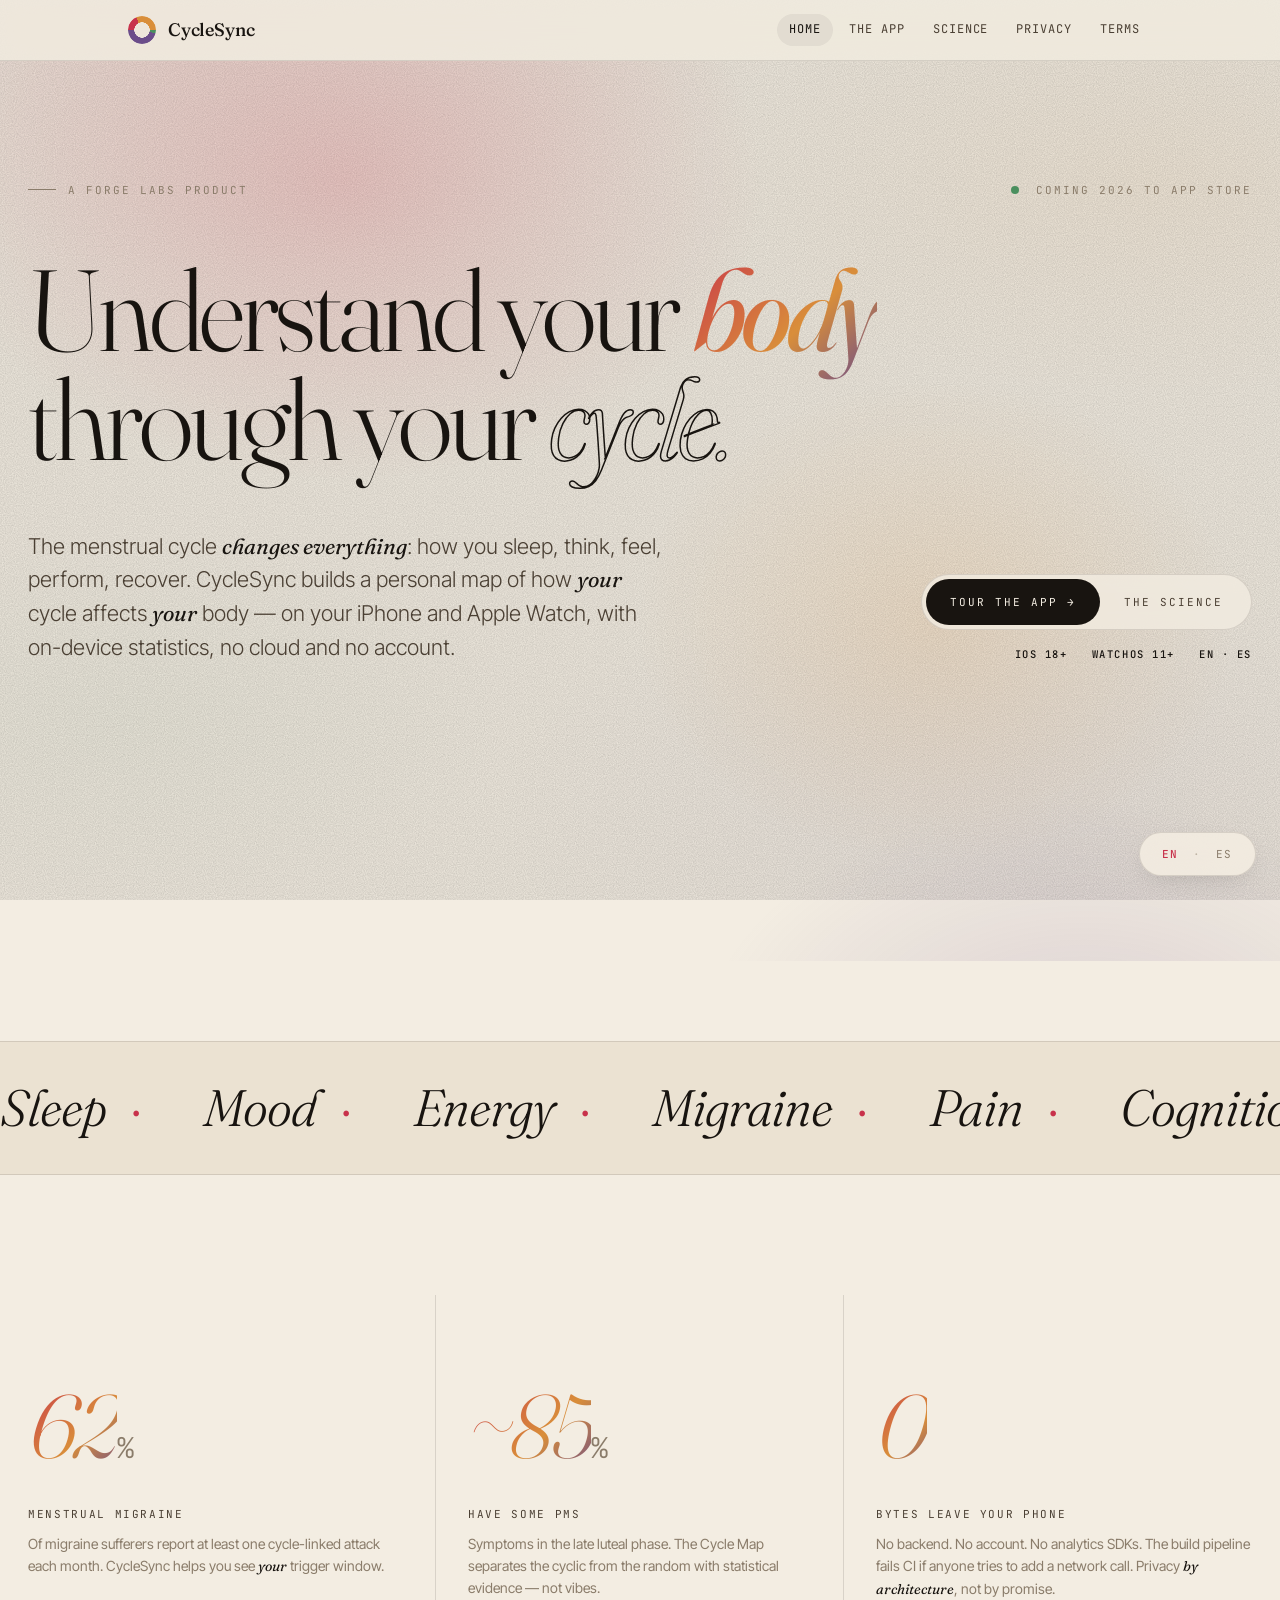
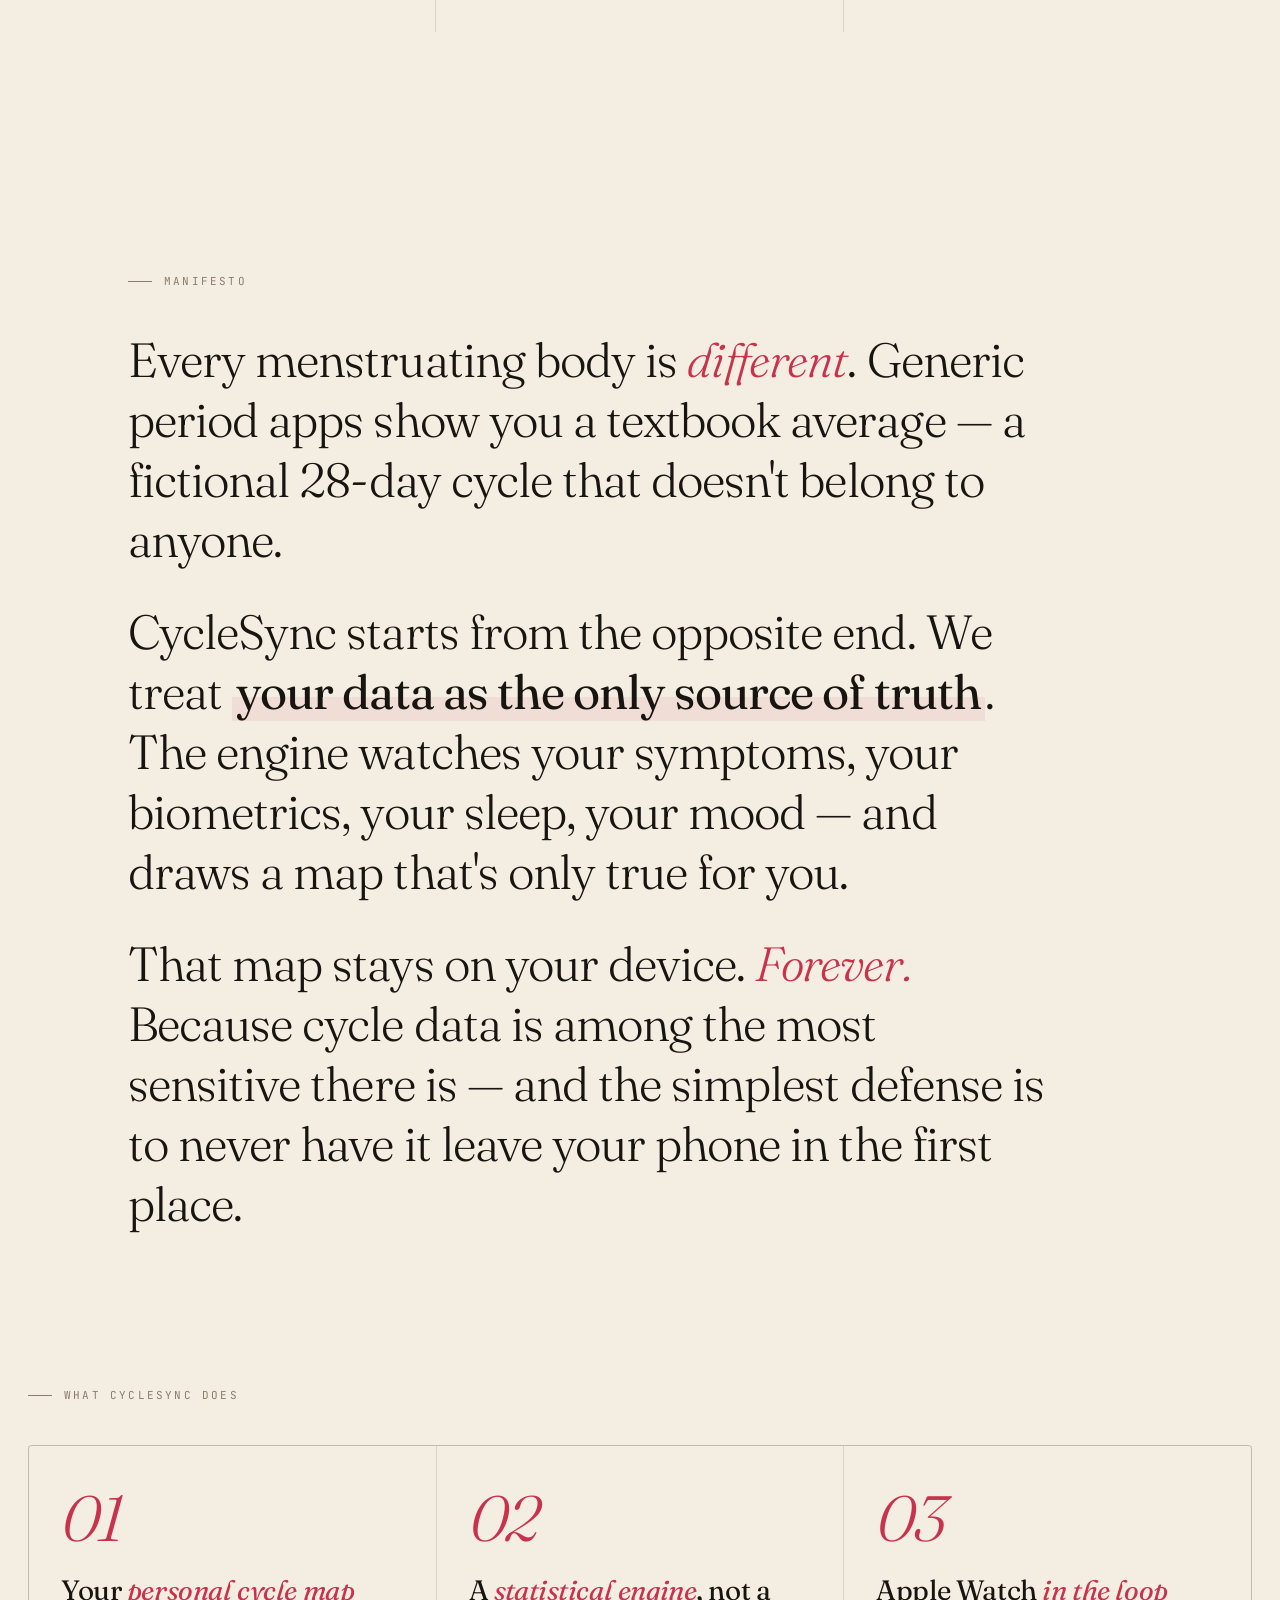
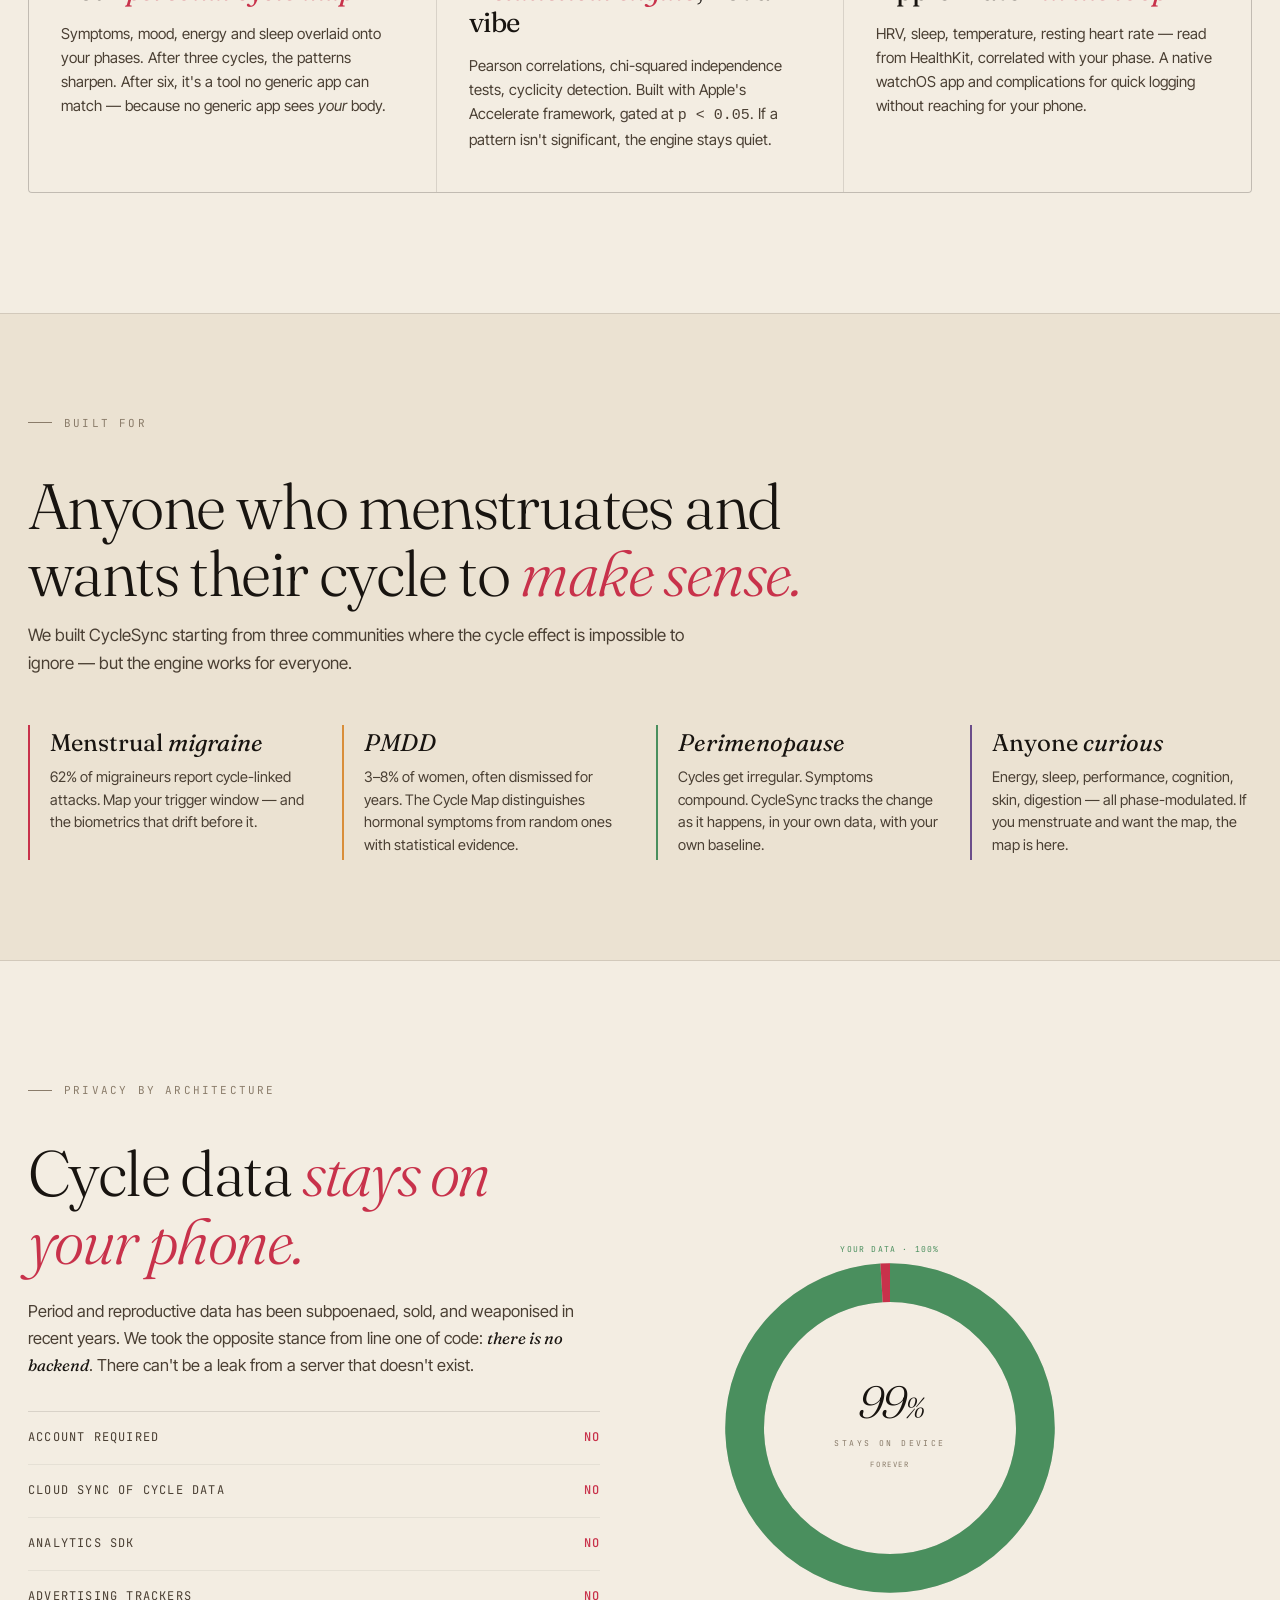
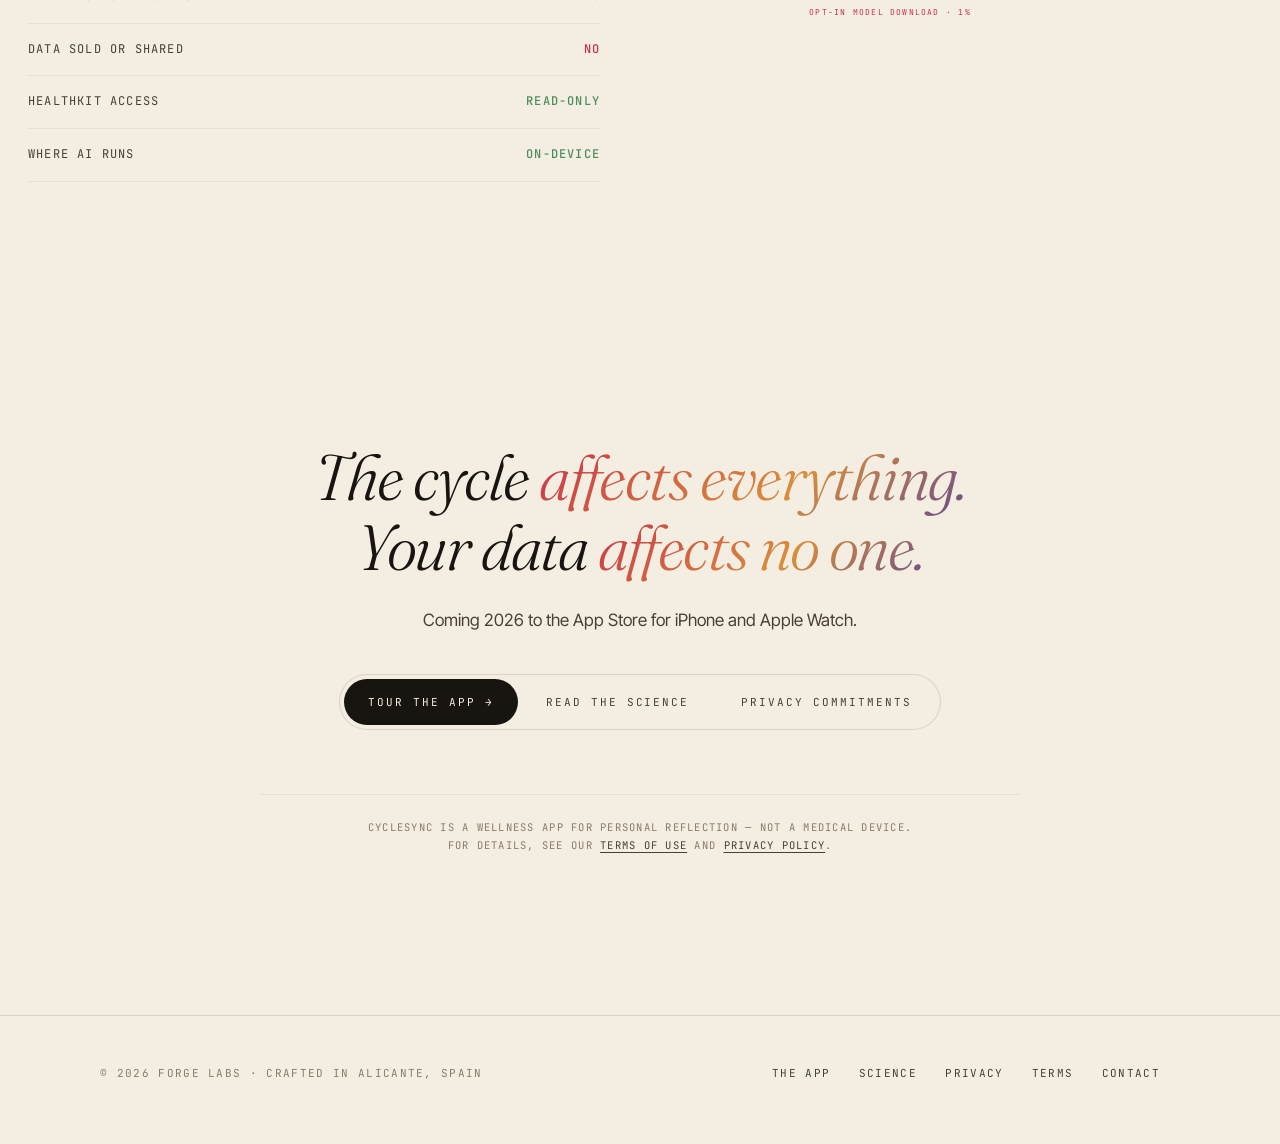
==== commit dc977f64: "Fix stat numbers: line-height 1.5, padding-top 0.35em (italic ascender fix)" ====
--- a/index.html
+++ b/index.html
@@ -11,7 +11,7 @@
       data-content-es="Un mapa personal de cómo tu ciclo menstrual afecta a tu cuerpo. Estadística en el dispositivo, Apple Watch, sin nube. De Forge Labs."
       content="A personal map of how your menstrual cycle affects your body. On-device statistics, Apple Watch integration, no cloud. By Forge Labs.">
 <link rel="icon" href="data:image/svg+xml,%3Csvg xmlns='http://www.w3.org/2000/svg' viewBox='0 0 100 100'%3E%3Ccircle cx='50' cy='50' r='42' fill='none' stroke='%23c8324b' stroke-width='14' stroke-dasharray='66 198'/%3E%3C/svg%3E">
-<link rel="stylesheet" href="assets/style.css">
+<link rel="stylesheet" href="assets/style.css?v=1777836969">
 <style>
   /* ─── Cinematic hero ─── */
   .cinema {
@@ -240,14 +240,15 @@
     font-style: italic;
     font-weight: 300;
     font-size: clamp(56px, 7vw, 104px);
-    line-height: 1.25;
-    letter-spacing: -0.04em;
+    line-height: 1.5;
+    letter-spacing: -0.03em;
     color: var(--ink);
     margin-bottom: 12px;
-    padding-top: 0.2em;
+    padding-top: 0.35em;
     overflow: visible;
     word-break: normal;
     white-space: nowrap;
+    display: block;
   }
   .triple-stat .ts-num em {
     background: linear-gradient(135deg, var(--menstrual), var(--follicular) 60%, var(--luteal));
@@ -519,7 +520,7 @@
       <span class="brand-mark"></span>
       <span class="brand-name">CycleSync</span>
     </a>
-    <button class="topnav-toggle" type="button" aria-label="Menu"><span data-en="Menu" data-es="Menú">Menu</span></button>
+    <button class="topnav-toggle" type="button" aria-label="Menu"><span class="bars"><span></span></span><span class="label-txt" data-en="Menu" data-es="Menú">Menu</span></button>
     <nav class="topnav">
       <a href="./" class="active" data-en="Home" data-es="Inicio">Home</a>
       <a href="app/" data-en="The App" data-es="La App">The App</a>
@@ -782,7 +783,7 @@
   </div>
 </footer>
 
-<script src="assets/i18n.js"></script>
+<script src="assets/i18n.js?v=1777836969"></script>
 <script>
   // ── 1. Animated headline: split into words with stagger
   (function () {
--- a/assets/style.css
+++ b/assets/style.css
@@ -153,11 +153,14 @@
 }
 .topnav {
   display: flex;
+  flex-direction: row;
+  align-items: center;
   gap: 4px;
   font-family: var(--font-mono);
   font-size: 12px;
   text-transform: uppercase;
   letter-spacing: 0.08em;
+  white-space: nowrap;
 }
 .topnav a {
   color: var(--ink-soft);
@@ -175,46 +178,69 @@
 /* mobile: collapse the nav into a sheet */
 .topnav-toggle {
   display: none;
+  align-items: center;
+  justify-content: center;
   background: transparent;
   border: 1px solid var(--rule);
-  border-radius: 999px;
-  padding: 8px 14px;
-  font-family: var(--font-mono);
-  font-size: 11px;
-  text-transform: uppercase;
-  letter-spacing: 0.12em;
-  color: var(--ink-soft);
+  border-radius: 12px;
+  width: 44px;
+  height: 44px;
+  padding: 0;
+  color: var(--ink);
   cursor: pointer;
-}
-.topnav-toggle:hover { color: var(--ink); }
-
-@media (max-width: 800px) {
-  .topnav-toggle { display: inline-flex; align-items: center; gap: 8px; }
-  .topnav-toggle::before {
-    content: ''; width: 14px; height: 1px; background: currentColor;
-    box-shadow: 0 -4px 0 currentColor, 0 4px 0 currentColor;
-  }
+  line-height: 0;
+}
+.topnav-toggle:hover { color: var(--accent); border-color: var(--accent); }
+.topnav-toggle .bars {
+  display: inline-block;
+  width: 22px;
+  height: 14px;
+  position: relative;
+  flex-shrink: 0;
+}
+.topnav-toggle .label-txt { display: none; }
+.topnav-toggle .bars::before,
+.topnav-toggle .bars::after,
+.topnav-toggle .bars > span {
+  content: '';
+  position: absolute;
+  left: 0;
+  width: 100%;
+  height: 2px;
+  background: currentColor;
+  border-radius: 2px;
+  transition: transform 0.25s, opacity 0.25s;
+}
+.topnav-toggle .bars::before { top: 0; }
+.topnav-toggle .bars > span { top: 50%; transform: translateY(-50%); display: block; }
+.topnav-toggle .bars::after { bottom: 0; }
+.topnav-toggle[aria-expanded="true"] .bars::before { transform: translateY(6px) rotate(45deg); }
+.topnav-toggle[aria-expanded="true"] .bars > span { opacity: 0; }
+.topnav-toggle[aria-expanded="true"] .bars::after { transform: translateY(-6px) rotate(-45deg); }
+
+@media (max-width: 760px) {
+  .topnav-toggle { display: inline-flex; }
   .topnav {
     position: fixed;
-    inset: 60px 0 0 0;
+    inset: 56px 0 auto 0;
+    display: none;
     background: color-mix(in srgb, var(--paper) 96%, transparent);
     backdrop-filter: blur(20px) saturate(160%);
     -webkit-backdrop-filter: blur(20px) saturate(160%);
     flex-direction: column;
     align-items: stretch;
-    padding: 24px;
-    gap: 4px;
+    padding: 16px 24px 24px;
+    gap: 0;
     font-size: 14px;
     letter-spacing: 0.1em;
-    transform: translateY(-110%);
-    transition: transform 0.35s cubic-bezier(.2,.8,.2,1);
     z-index: 9;
     border-bottom: 1px solid var(--rule);
+    box-shadow: 0 20px 32px -16px rgba(0,0,0,0.25);
   }
-  .topnav.open { transform: translateY(0); }
+  .topnav.open { display: flex; }
   .topnav a {
-    padding: 16px 12px;
-    border-radius: 8px;
+    padding: 18px 8px;
+    border-radius: 0;
     border-bottom: 1px solid var(--rule-soft);
   }
   .topnav a:last-child { border-bottom: 0; }
@@ -665,7 +691,7 @@
 .lang-switch button:hover { color: var(--ink); }
 .lang-switch button.active { color: var(--accent); font-weight: 500; }
 .lang-switch .sep { color: var(--ink-faint); opacity: 0.5; }
-@media (max-width: 800px) {
+@media (max-width: 760px) {
   .lang-switch {
     bottom: 14px;
     right: auto;
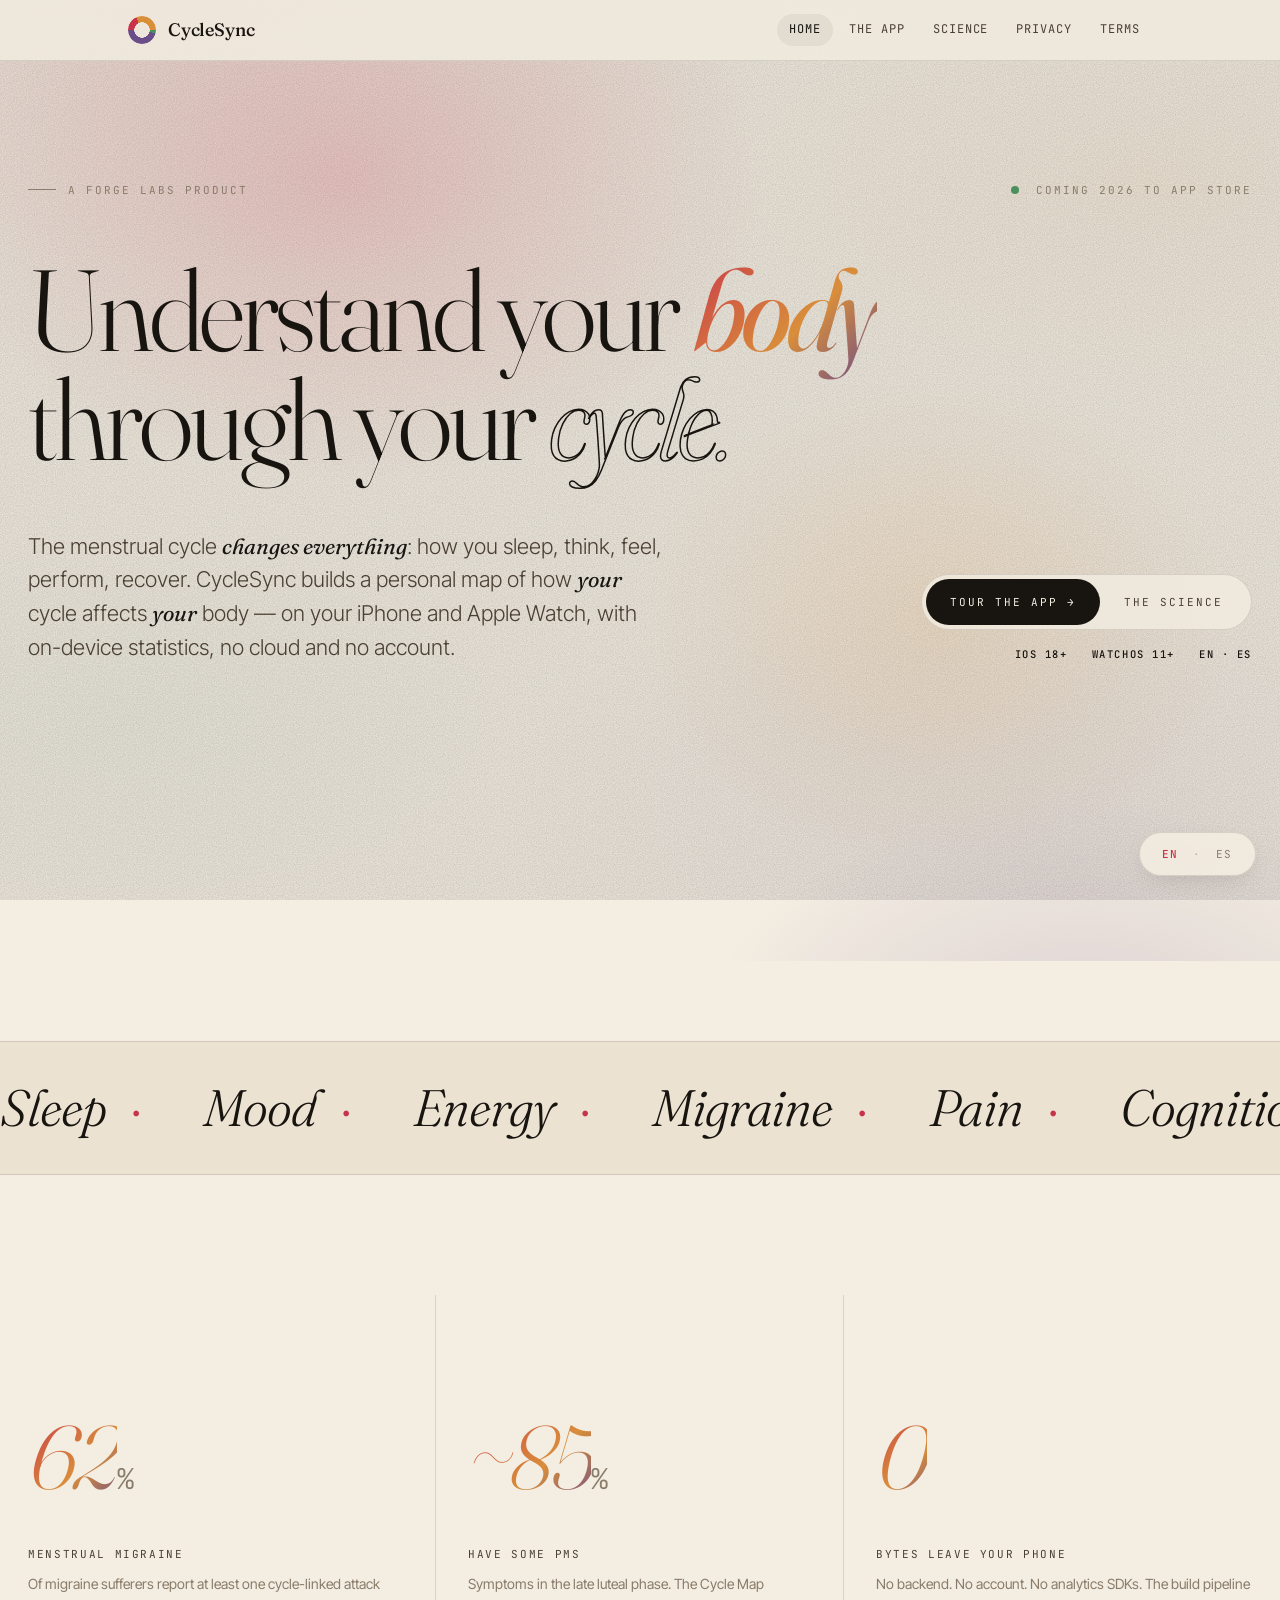
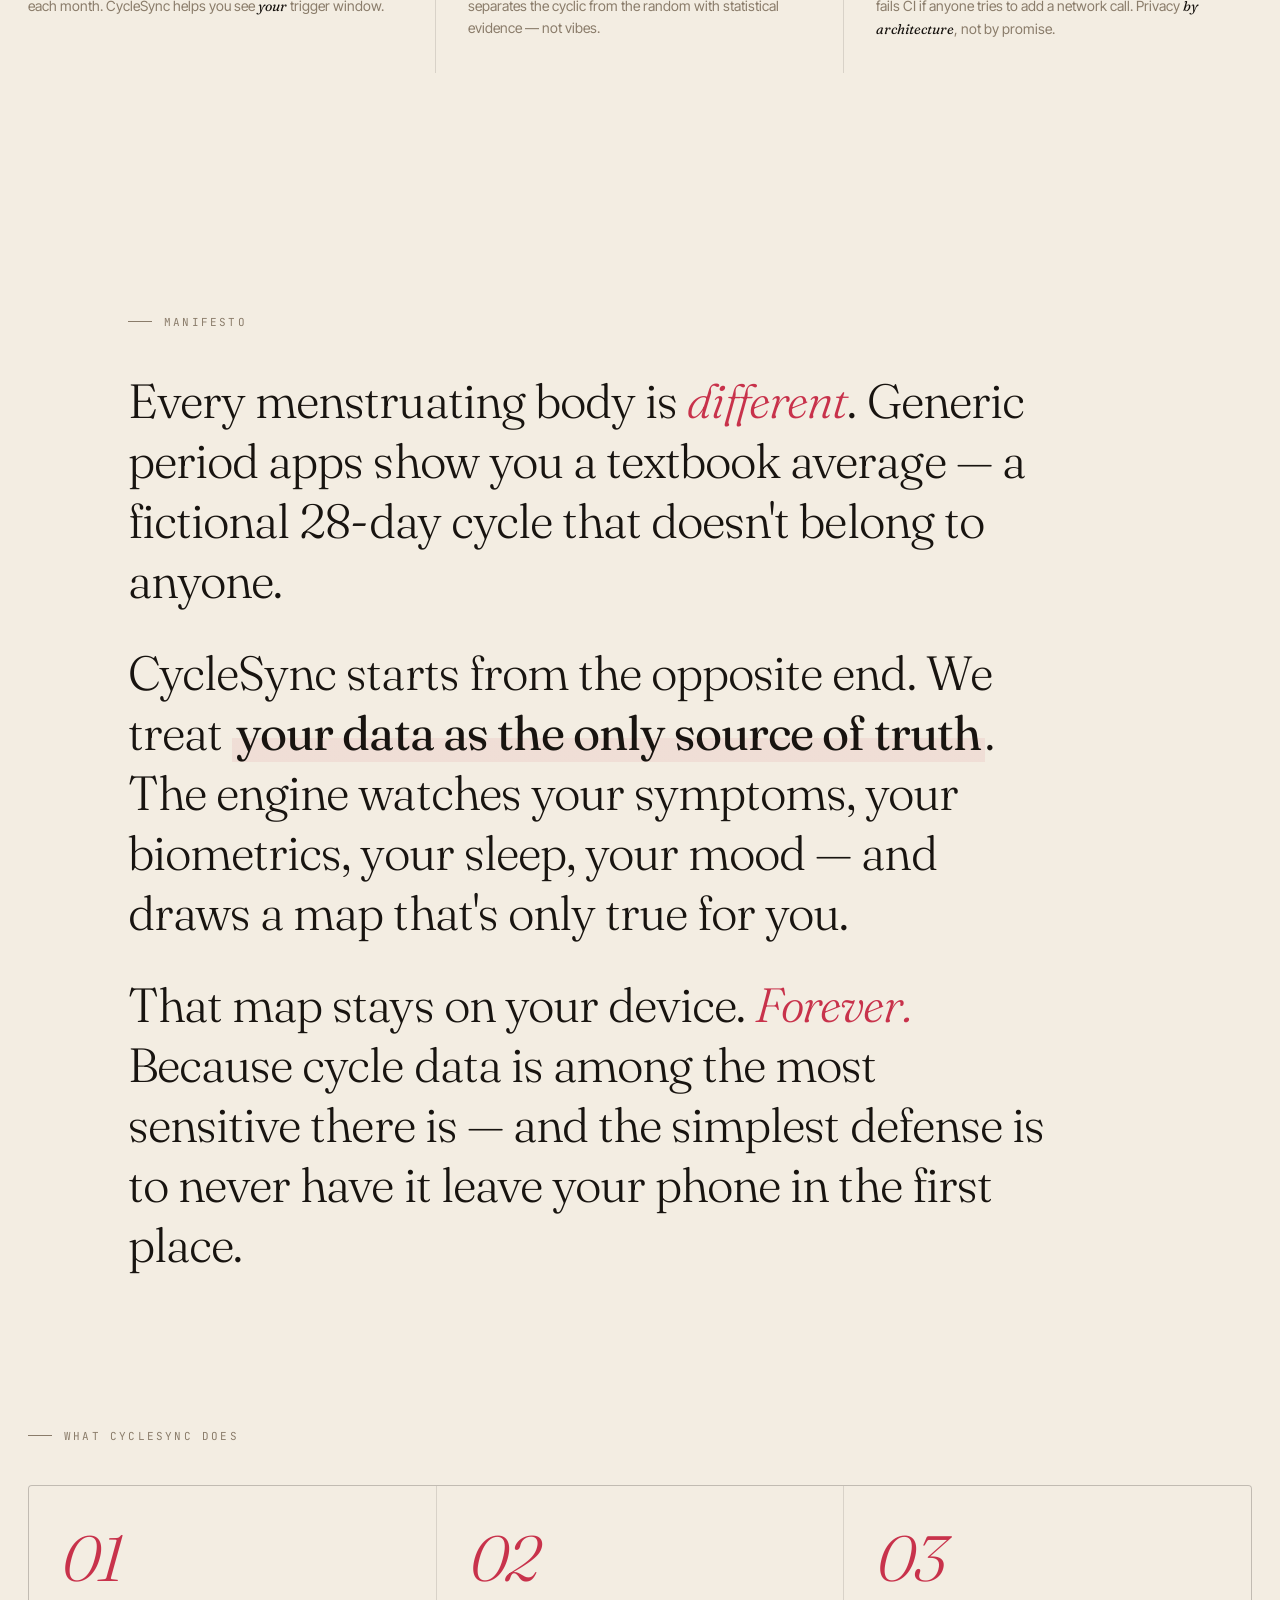
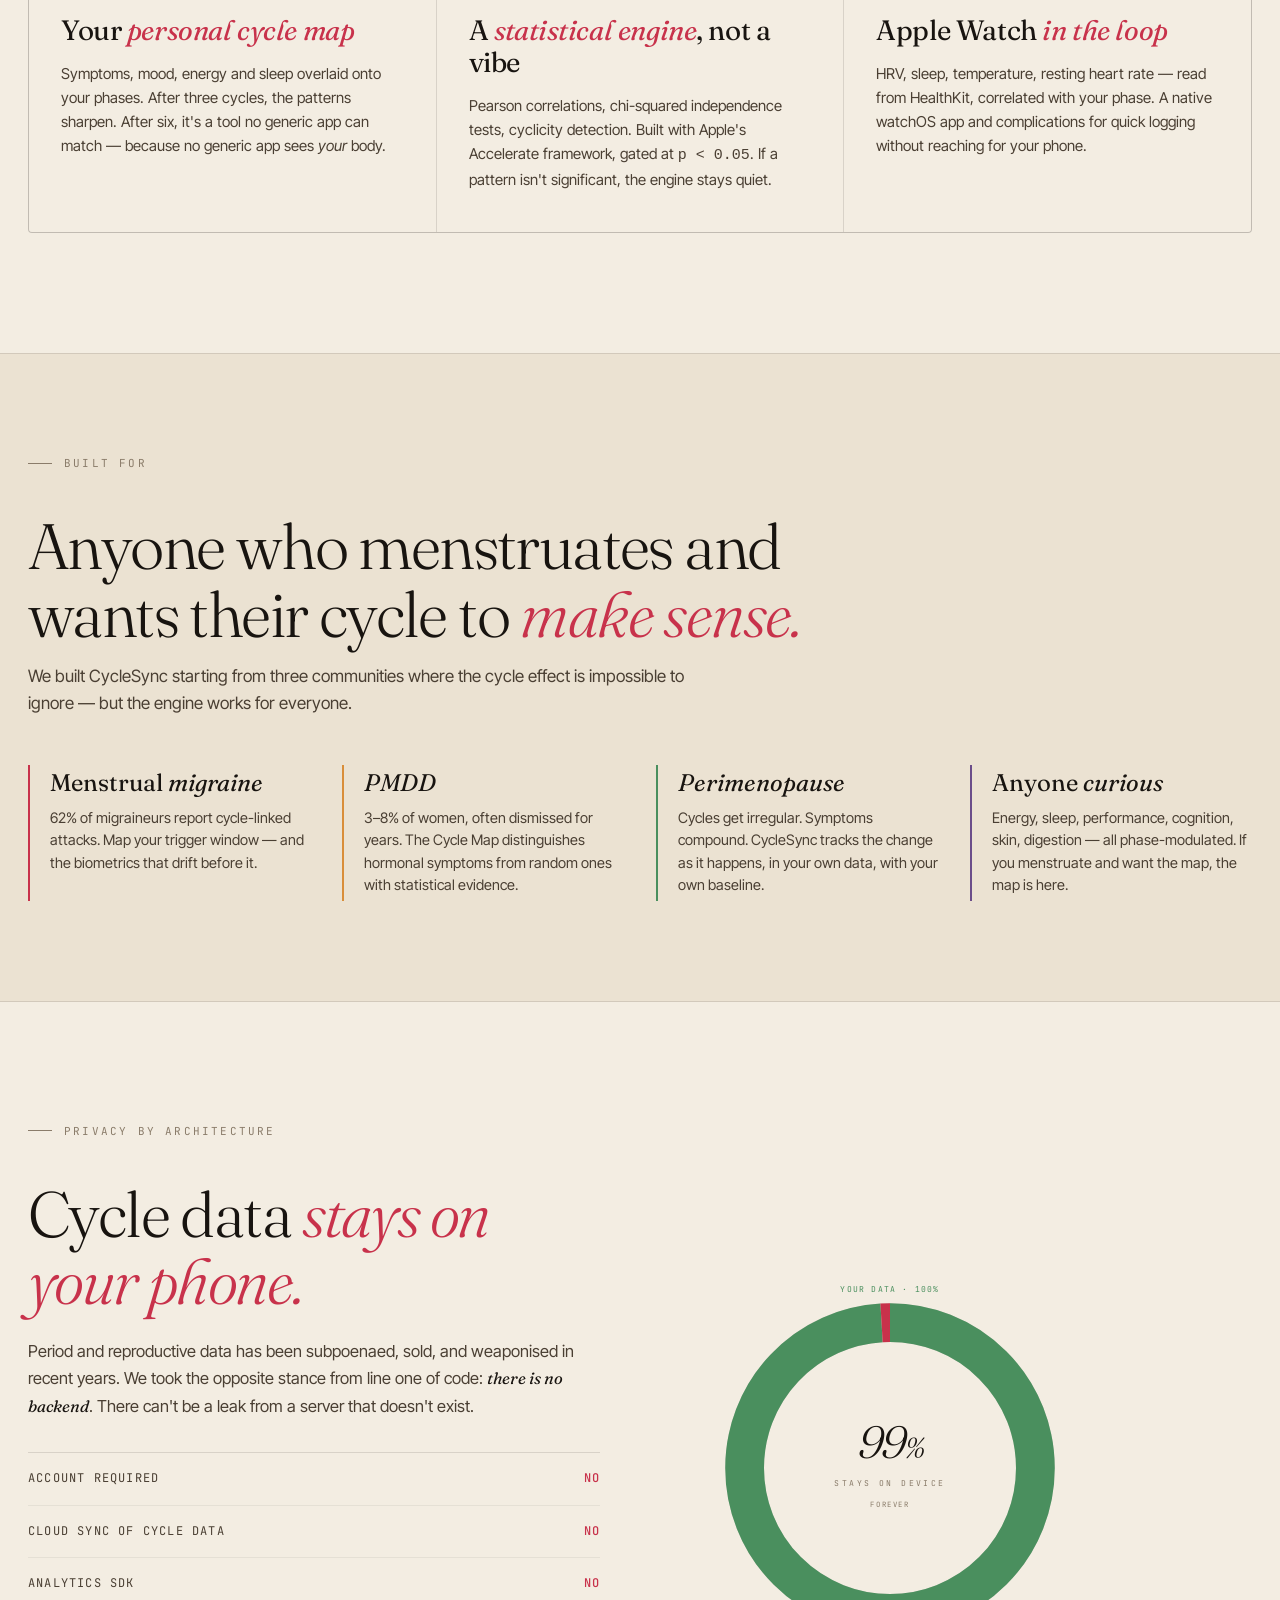
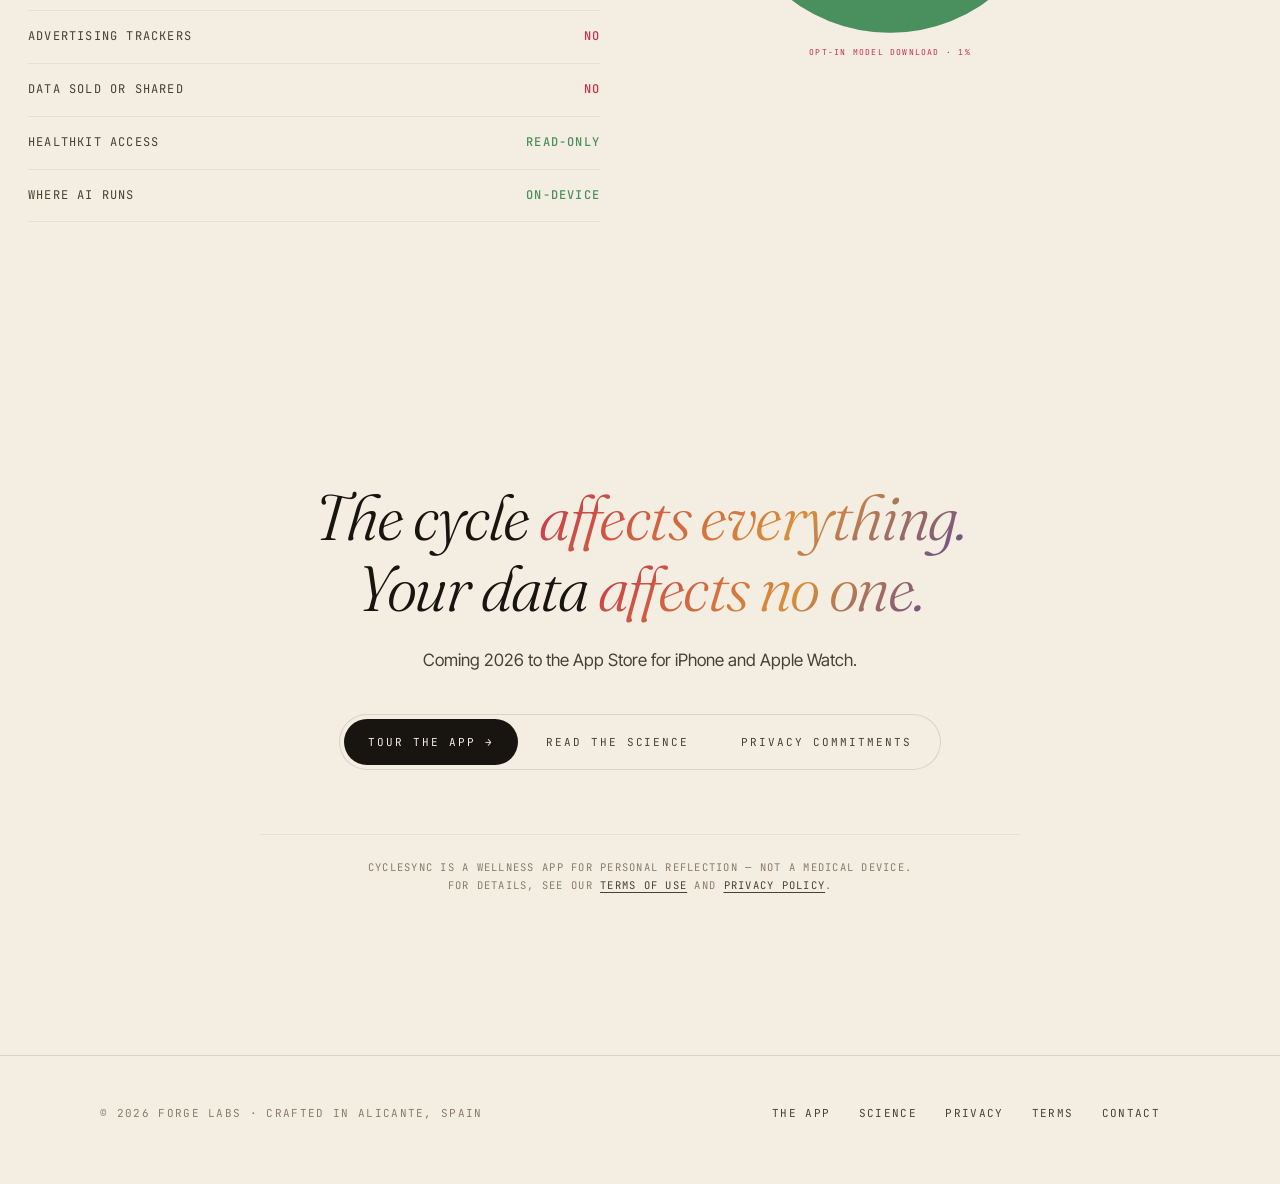
==== commit 209265b8: "fix(mobile): scoped reduce-motion + ts-num clip overflow on iOS" ====
--- a/index.html
+++ b/index.html
@@ -194,6 +194,8 @@
     gap: 64px;
     white-space: nowrap;
     animation: scroll 50s linear infinite;
+    animation-play-state: running !important;
+    will-change: transform;
     font-family: var(--font-display);
     font-style: italic;
     font-weight: 300;
@@ -240,11 +242,11 @@
     font-style: italic;
     font-weight: 300;
     font-size: clamp(56px, 7vw, 104px);
-    line-height: 1.5;
+    line-height: 1.7;
     letter-spacing: -0.03em;
     color: var(--ink);
     margin-bottom: 12px;
-    padding-top: 0.35em;
+    padding-top: 0.6em;
     overflow: visible;
     word-break: normal;
     white-space: nowrap;
@@ -508,7 +510,8 @@
   .reveal.in { opacity: 1; transform: translateY(0); }
 
   @media (prefers-reduced-motion: reduce) {
-    .headline .word, .reveal, .marquee { animation: none !important; transition: none !important; opacity: 1 !important; transform: none !important; }
+    .headline .word, .reveal { animation: none !important; transition: none !important; opacity: 1 !important; transform: none !important; }
+    /* Marquee keeps scrolling — it's slow decorative motion */
   }
 </style>
 </head>
--- a/assets/style.css
+++ b/assets/style.css
@@ -692,15 +692,18 @@
 .lang-switch button.active { color: var(--accent); font-weight: 500; }
 .lang-switch .sep { color: var(--ink-faint); opacity: 0.5; }
 @media (max-width: 760px) {
-  .lang-switch {
-    bottom: 14px;
-    right: auto;
-    left: 14px;
-    padding: 6px 12px;
-    font-size: 10px;
-    box-shadow: 0 6px 16px -8px rgba(0,0,0,0.2);
+  /* Hide the floating switcher; we'll add an inline one inside the mobile menu */
+  .lang-switch { display: none; }
+  /* Mobile menu shows the lang switch pinned at the top */
+  .topnav .lang-switch {
+    display: inline-flex;
+    position: static;
+    align-self: flex-end;
+    margin-bottom: 12px;
+    background: var(--paper-deep);
+    box-shadow: none;
+    border-color: var(--rule);
   }
-  .lang-switch button { padding: 3px 6px; }
 }
 
 /* selection */
@@ -738,9 +741,12 @@
 .doc-toc { animation: rise 0.7s ease both; animation-delay: 0.2s; }
 
 @media (prefers-reduced-motion: reduce) {
+  /* Reduce non-essential motion: long transitions and smooth scroll only.
+     Decorative animations are handled per-component (the marquee keeps
+     running because it's slow ambient motion, not vestibular-triggering). */
   *, *::before, *::after {
-    animation-duration: 0.01ms !important;
     transition-duration: 0.01ms !important;
     scroll-behavior: auto !important;
   }
-}
+  .hero > *, .doc-header > *, .doc-body, .doc-toc { animation: none !important; }
+}
